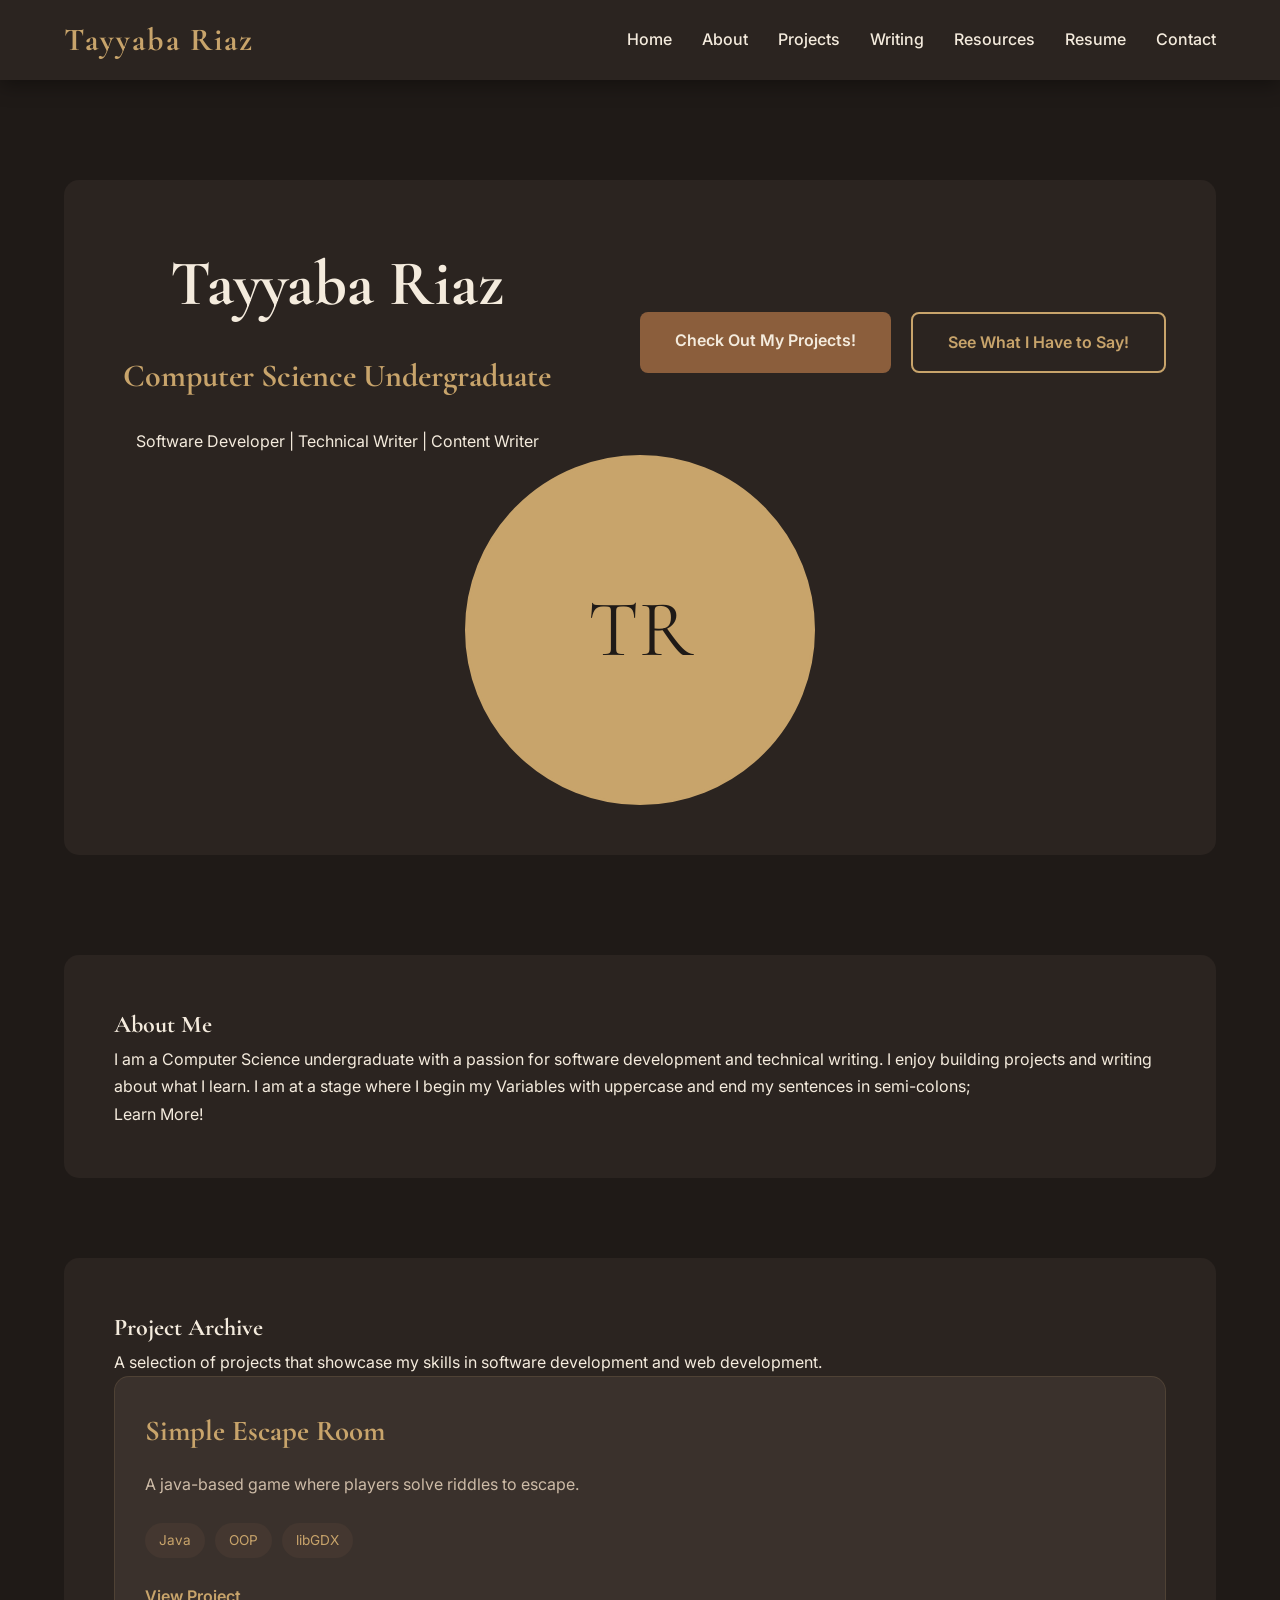
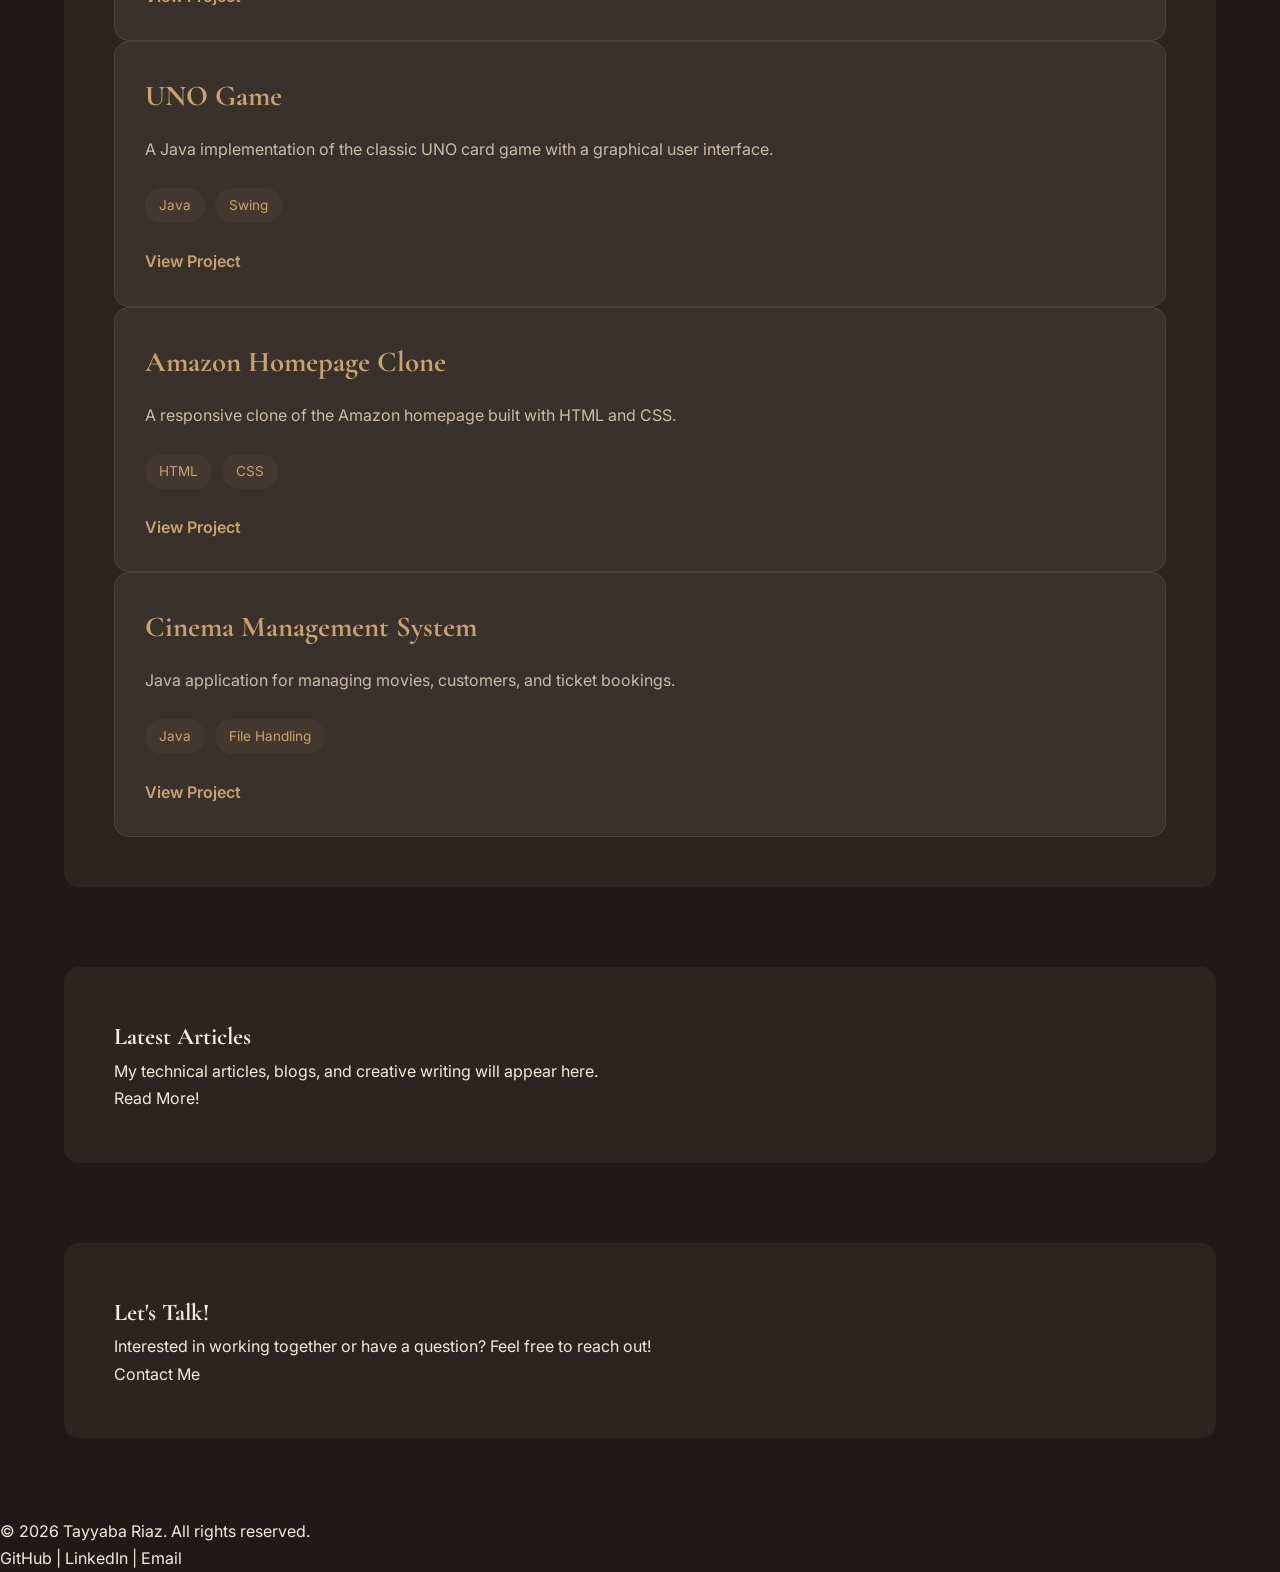
==== index.html @ 528ca783 "homepage" ====
<!doctype html>
<html lang="en">
  <head>
    <meta charset="UTF-8" />
    <meta name="viewport" content="width=device-width, initial-scale=1.0" />
    <title>Tayyaba Riaz | Portfolio</title>
    <link rel="preconnect" href="https://fonts.googleapis.com" />
    <link rel="preconnect" href="https://fonts.gstatic.com" crossorigin />
    <link href="https://fonts.googleapis.com/css2?family=Cormorant+Garamond:wght@400;600;700&family=Inter:wght@300;400;500;600&display=swap" rel="stylesheet">
    <link rel="stylesheet" href="css/style.css" />
  </head>

  <body>
    <!-- navbar -->
    <header>
      <nav>
        <h2>Tayyaba Riaz</h2>

        <ul>
          <li><a href="index.html">Home</a></li>
          <li><a href="about.html">About</a></li>
          <li><a href="projects.html">Projects</a></li>
          <li><a href="writing.html">Writing</a></li>
          <li><a href="resources.html">Resources</a></li>
          <li><a href="resume.html">Resume</a></li>
          <li><a href="contact.html">Contact</a></li>
        </ul>
      </nav>
    </header>

    <!-- main body -->
    <main>
      <!-- hero section -->
      <section id="hero">
        <div class="hero-content">
            <div class="hero-text">
                <h1>Tayyaba Riaz</h1>
                <h2>Computer Science Undergraduate</h2>
                <p>Software Developer | Technical Writer | Content Writer</p>
            </div>
          
            <div class="hero-buttons">
                <a href="projects.html">Check Out My Projects!</a>
                <a href="writing.html" class="secondary-btn">See What I Have to Say!</a>
            </div>
        </div>
        <div class="hero-image">
            <div class="placeholder">TR</div>
        </div>
      </section>


      <!-- about preview section -->
      <section id="about-preview">
        <h2>About Me</h2>
        <p>
          I am a Computer Science undergraduate with a passion for software
          development and technical writing. I enjoy building projects and
          writing about what I learn. I am at a stage where I begin my
          Variables with uppercase and end my sentences in semi-colons;
        </p>
        <a href="about.html">Learn More!</a>
      </section>


      <!-- projects preview section -->
       <section id="featured-projects">
        <h2>Project Archive</h2>
        <p class="section-subtitle">
            A selection of projects that showcase my skills in software development and web development.
        </p>

        <div class="project-grid">
            <article class="project-card">
                <h3>Simple Escape Room</h3>
                <p>
                    A java-based game where players solve riddles to escape.
                </p>

                <div class="project-tech">
                    <span>Java</span>
                    <span>OOP</span>
                    <span>libGDX</span>
                </div>

                <a href="https://github.com/T-R-Malik/Mystery-Game">View Project</a>
            </article>

            <article class="project-card">
                <h3>UNO Game</h3>
                <p>
                    A Java implementation of the classic UNO card game with a graphical user interface.
                </p>

                <div class="project-tech">
                    <span>Java</span>
                    <span>Swing</span>

                </div>
                <a href="https://github.com/T-R-Malik/uno-game-group">View Project</a>
            </article>


            <article class="project-card">
                <h3>Amazon Homepage Clone</h3>
                <p>
                    A responsive clone of the Amazon homepage built with HTML and CSS.
                </p>

                <div class="project-tech">
                    <span>HTML</span>
                    <span>CSS</span>

                </div>
                <a href="https://github.com/T-R-Malik/amazon-clone">View Project</a>
            </article>

            <article class="project-card">
                <h3>Cinema Management System</h3>
                <p>
                    Java application for managing movies, customers, and ticket bookings.
                </p>
                <div class="project-tech">
                    <span>Java</span>
                    <span>File Handling</span>
                </div>
                <a href="https://github.com/T-R-Malik/cinema-management-system">View Project</a>
            </article>
        </div>
       </section>


       <!-- writing preview section -->
        <section id="featured-writing">
            <h2>Latest Articles</h2>
            <p>
                My technical articles, blogs, and creative writing will appear here.
            </p>

            <a href="writing.html">Read More!</a>
        </section>


        <!-- contact me section -->
         <section id="contact-preview">
            <h2>Let's Talk!</h2>
            <p>
                Interested in working together or have a question?
                Feel free to reach out!
            </p>

            <a href="contact.html">Contact Me</a>
         </section>
    </main>

    <!-- footer -->
     <footer>
        <p>&copy; 2026 Tayyaba Riaz. All rights reserved.</p>

        <p>
            GitHub |
            LinkedIn |
            Email
        </p>
     </footer>
  </body>
</html>
---- css/style.css ----
* {
    margin: 0;
    padding: 0;
    box-sizing: border-box;
}

:root{
    --bg: #1F1A17;
    --surface: #2B2420;
    --card: #3A312C;
    --text: #F4EBDD;
    --text-secondary: #CDBBA7;
    --accent: #C8A46B;
    --button: #8B5E3C;
    --button-hover: #A67C52;
}

html{
    scroll-behavior:smooth;
}

body {
    font-family: 'Inter', sans-serif;
    background: #1F1A17;
    color: #F4EBDD;
    line-height: 1.7;
    min-height: 100vh;
    overflow-x: hidden;
}

h1, h2, h3 {
    font-family:'Cormorant Garamond', serif;
}

a {
    text-decoration: none;
    color: inherit;
}

ul {
    list-style: none;
}

header {
    background: #2B2420;
    box-shadow: 0 4px 20px rgba(0, 0, 0, 0.4);
    position: sticky;
    top: 0;
    z-index: 100;
}

nav {
    width: 90%;
    max-width: 1200px;
    margin: auto;
    display: flex;
    justify-content: space-between;
    align-items: center;
    height: 80px;
}

nav h2 {
    color:#C8A46B;
    font-family: 'Cormorant Garamond', serif;
    font-size: 2rem;
    letter-spacing: 2px;
}

nav ul {
    display: flex;
    gap: 30px;
}

nav a {
    color: #F4EBDD;
    font-weight: 500;
    transition: 0.3s;
}

nav a:hover {
    color:#C8A46B;
;
}

#hero {
    width: 90%;
    max-width: 1200px;
    margin: 100px auto;
    text-align: center;
}

.hero-content {
    display: flex;
    justify-content: space-between;
    align-items: center;
    gap: 80px;
}

.hero-text {
    flex: 1;
}

.hero-image {
    flex: 1;
    display: flex;
    justify-content: center;
}

.intro {
    color: var(--accent);
    font-size: 1.2rem;
    margin-bottom: 10px;
}

.hero-text h1 {
    font-size: 4rem;
    margin-bottom: 10px;
}

.hero-text h2 {
    color: var(--accent);
    font-size: 2rem;
    margin-bottom: 25px;
}

.description {
    color:var(--text-secondary);
    max-width: 550px;
    margin-bottom: 40px;
    font-size: 1.1rem;
}

.hero-buttons {
    display: flex;
    gap: 20px;
}

.hero-buttons a {
    padding: 15px 35px;
    border-radius: 8px;
    transition: 0.3s;
    font-weight: 600;
}

.hero-buttons a:first-child {
    background: var(--button);
    color:var(--text);}

.hero-buttons a:first-child:hover {
    background: var(--button-hover);
}

.secondary-btn {
    border: 2px solid var(--accent);
    color: var(--accent);
}

.secondary-btn:hover {
    background: var(--accent);
    color: #1F1A17;
}

.placeholder {
    width: 350px;
    height: 350px;
    background: var(--accent);
    border: 3px solid var(--accent);
    display: flex;
    justify-content: center;
    align-items: center;
    color: var(--text-secondary);
    font-size: 1.2rem;
    border-radius: 50%;

    font-size: 5rem;
    font-family: 'Cormorant Garamond', serif;
    color: var(--bg);
}

section {
    width: 90%;
    max-width: 1200px;
    margin: 80px auto;
    padding: 50px;
    background: var(--surface);
    border-radius: 15px;
}

.projects-grid {
    display: grid;
    grid-template-columns: repeat(3, 1fr);
    gap: 30px;
    margin-top: 50px;
}

.project-card {
    background: var(--card);
    padding: 30px;
    border-radius: 15px;
    border: 1px solid rgba(200, 164, 107, 0.15);
    transition: 0.3s;
}

.project-card:hover {
    transform: translateY(-10px);
    box-shadow: 0 15px 35px rgba(0, 0, 0, 0.35);
    border-color: var(--accent)
}

.project-card h3 {
    color: var(--accent);
    margin-bottom: 15px;
    font-size: 1.8rem;
}

.project-card p {
    color: var(--text-secondary);
    margin-bottom: 25px;
}

.project-tech {
    display: flex;
    flex-wrap: wrap;
    gap: 10px;
    margin-bottom: 25px;
}

.project-tech span {
    background: #443730;
    color: var(--accent);
    padding: 6px 14px;
    border-radius: 30px;
    font-size: 0.85rem;
}

.project-card a {
    color: var(--accent);
    font-weight: 600;
}

.project-card a:hover {
    letter-spacing: 1px;
}
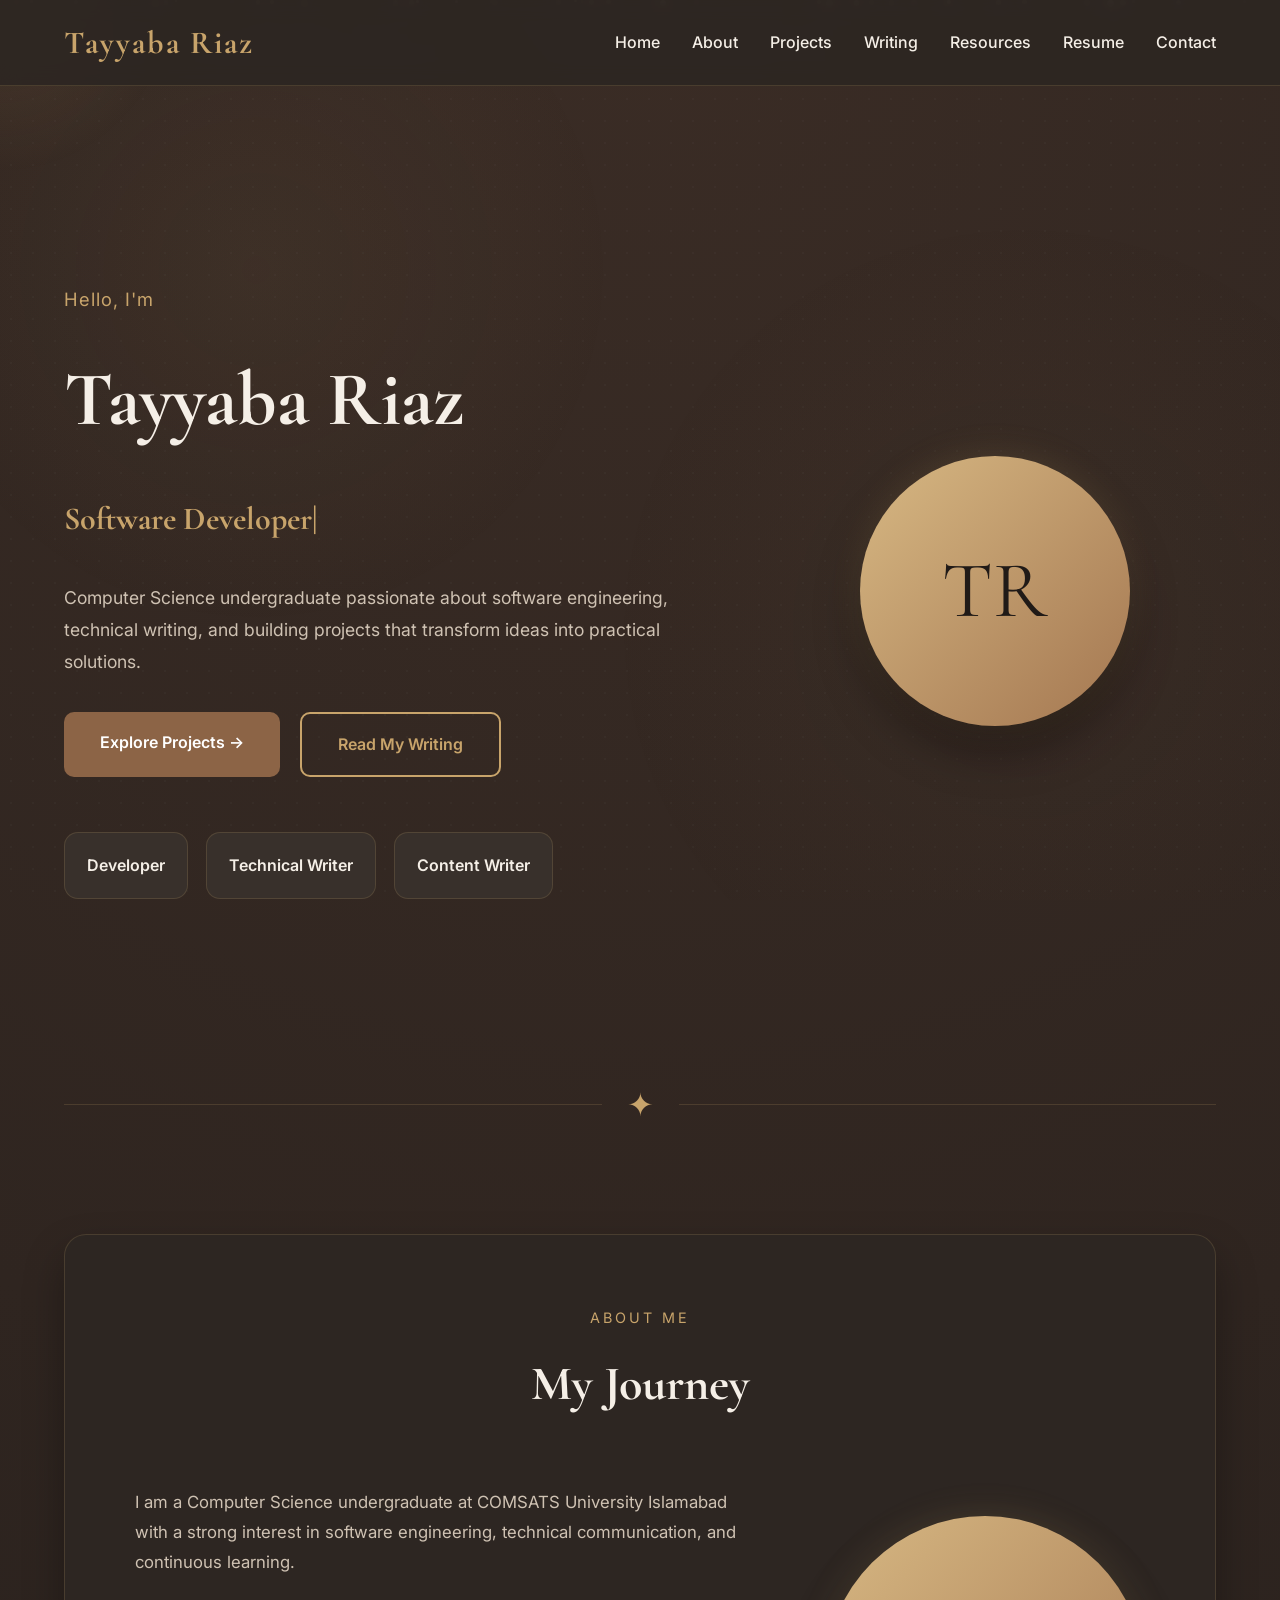
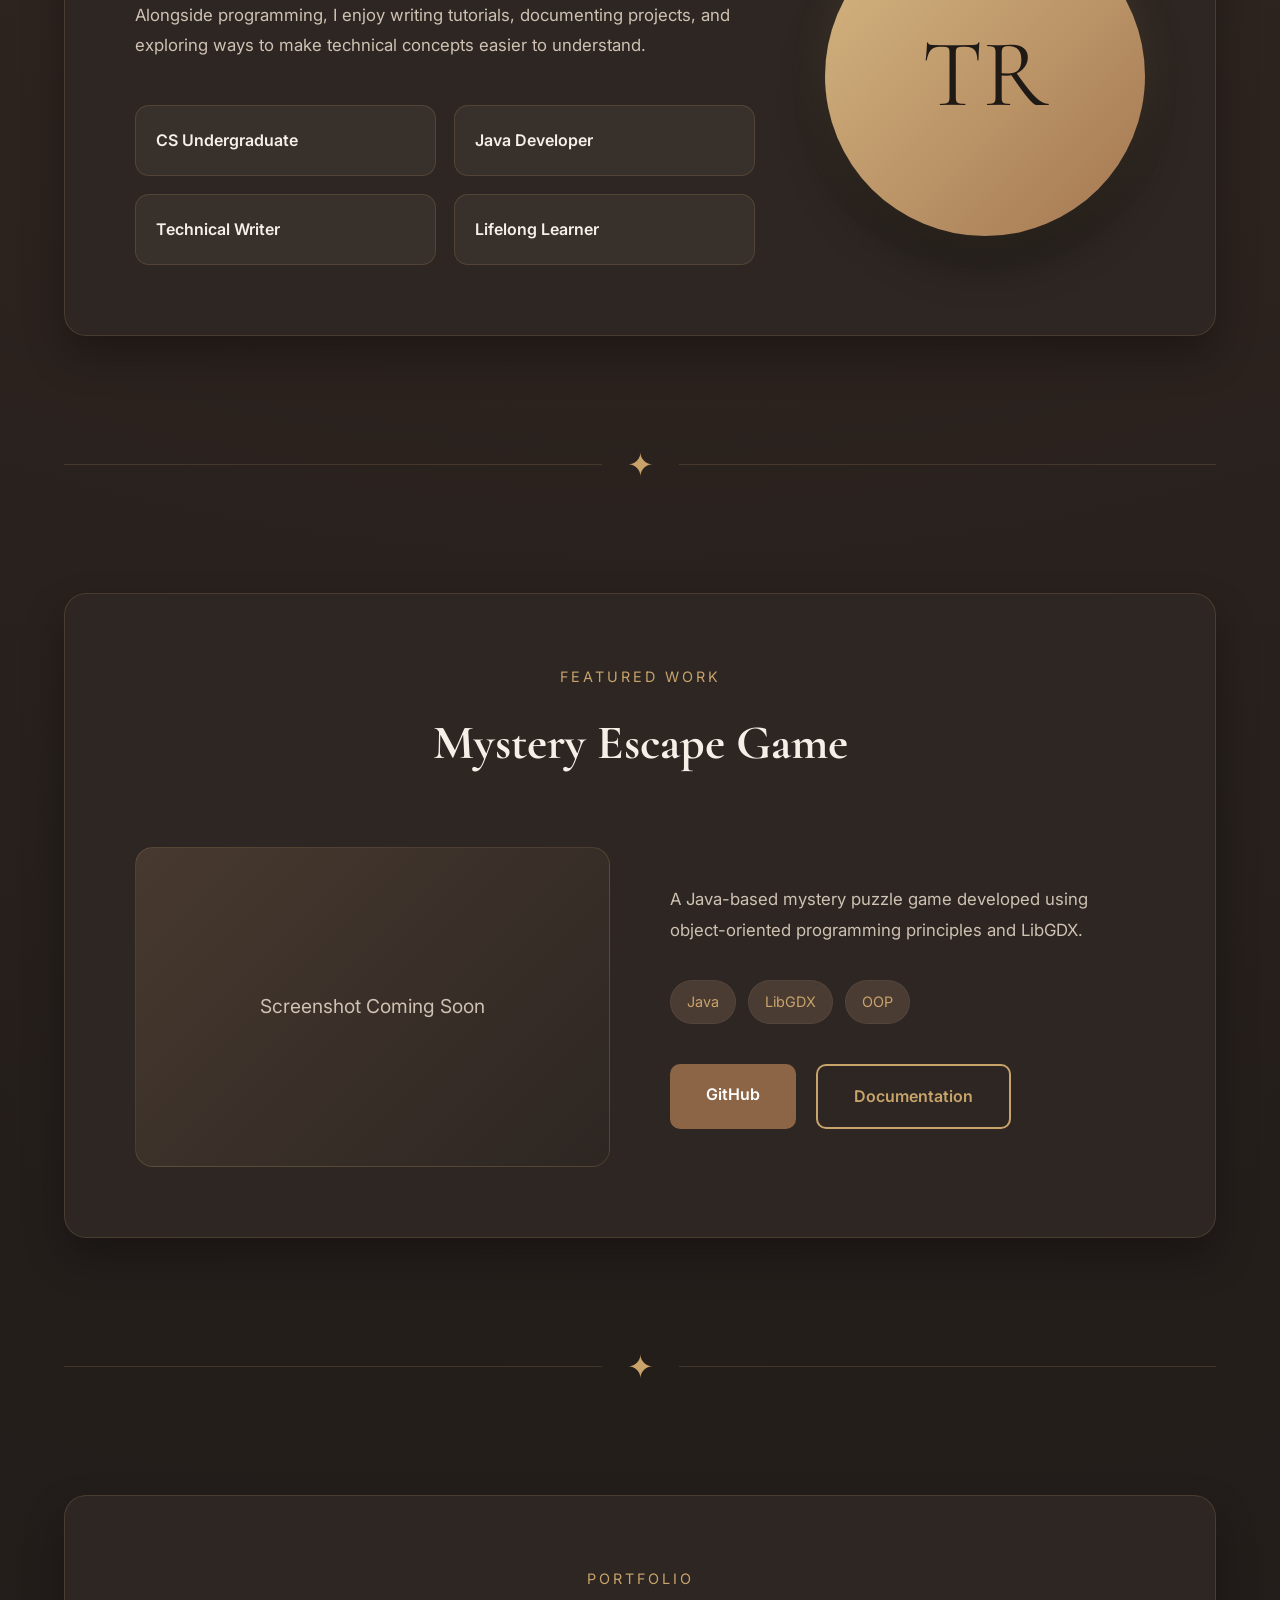
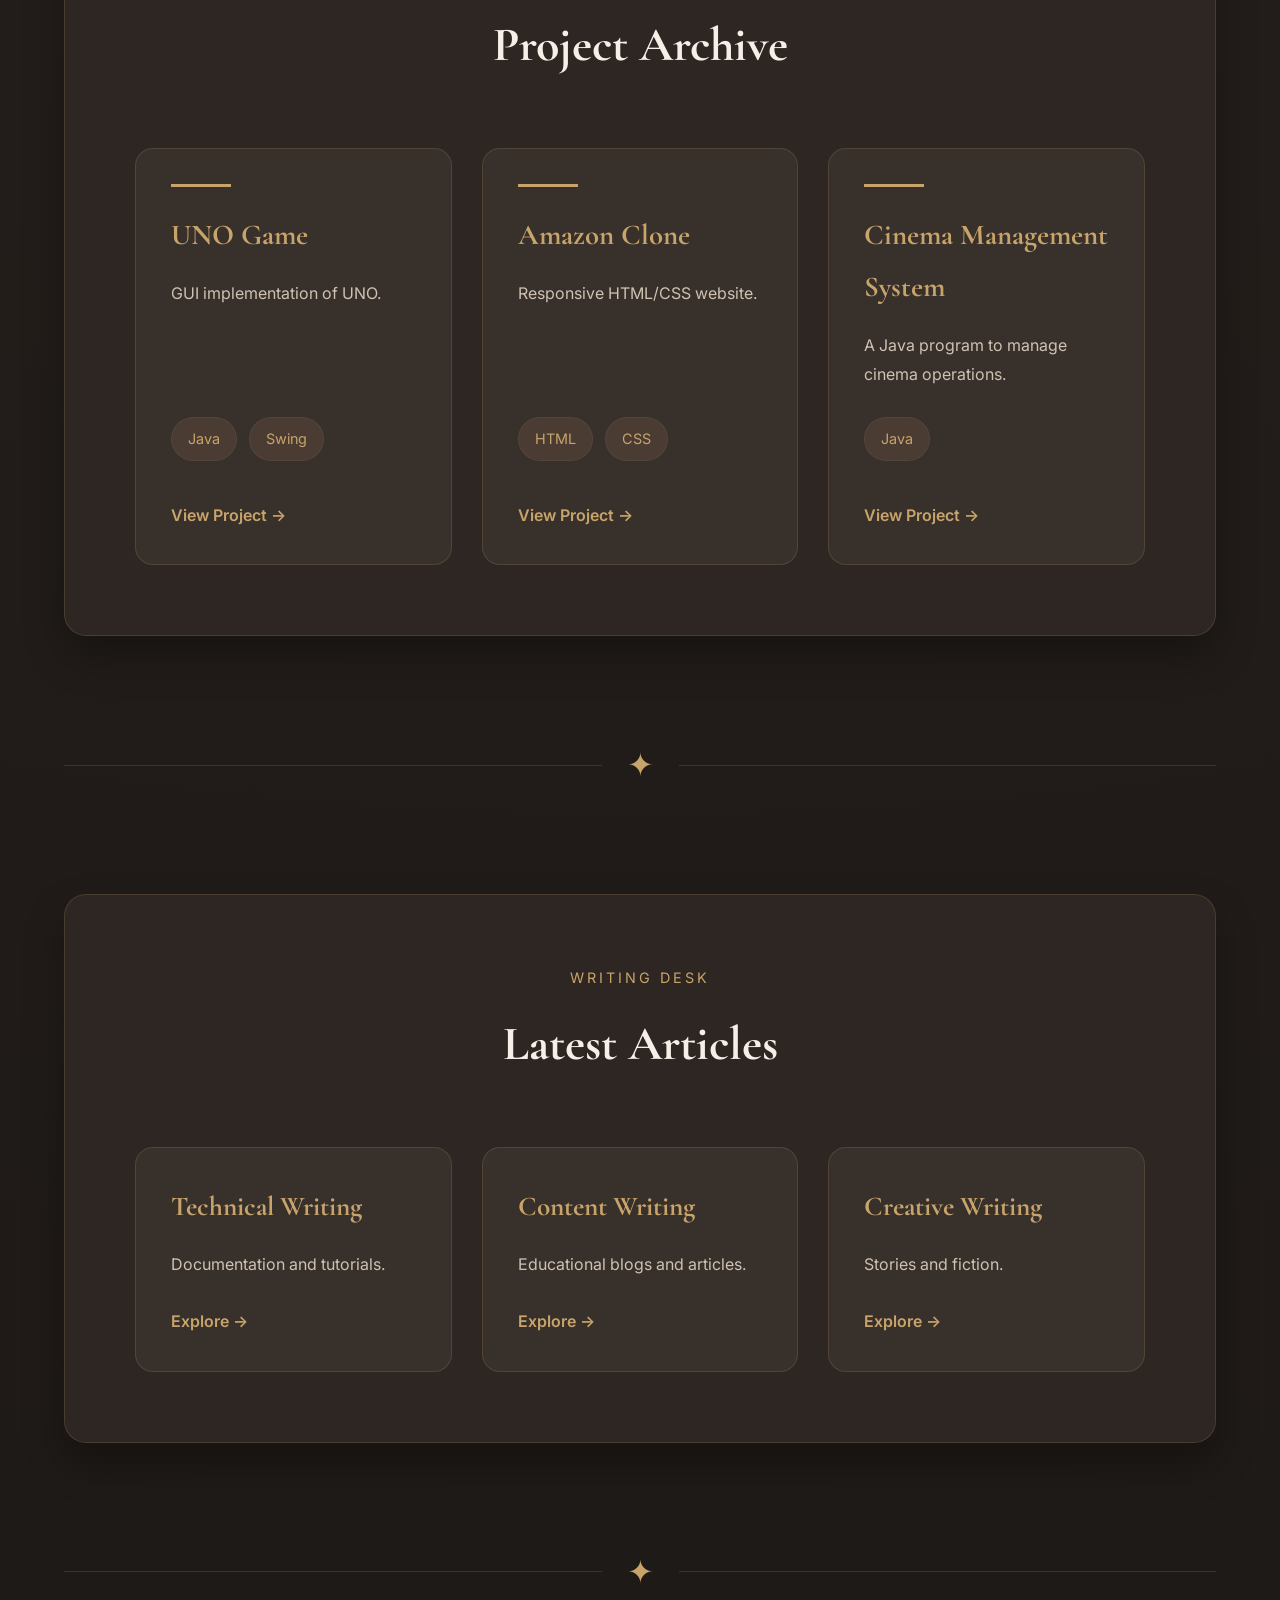
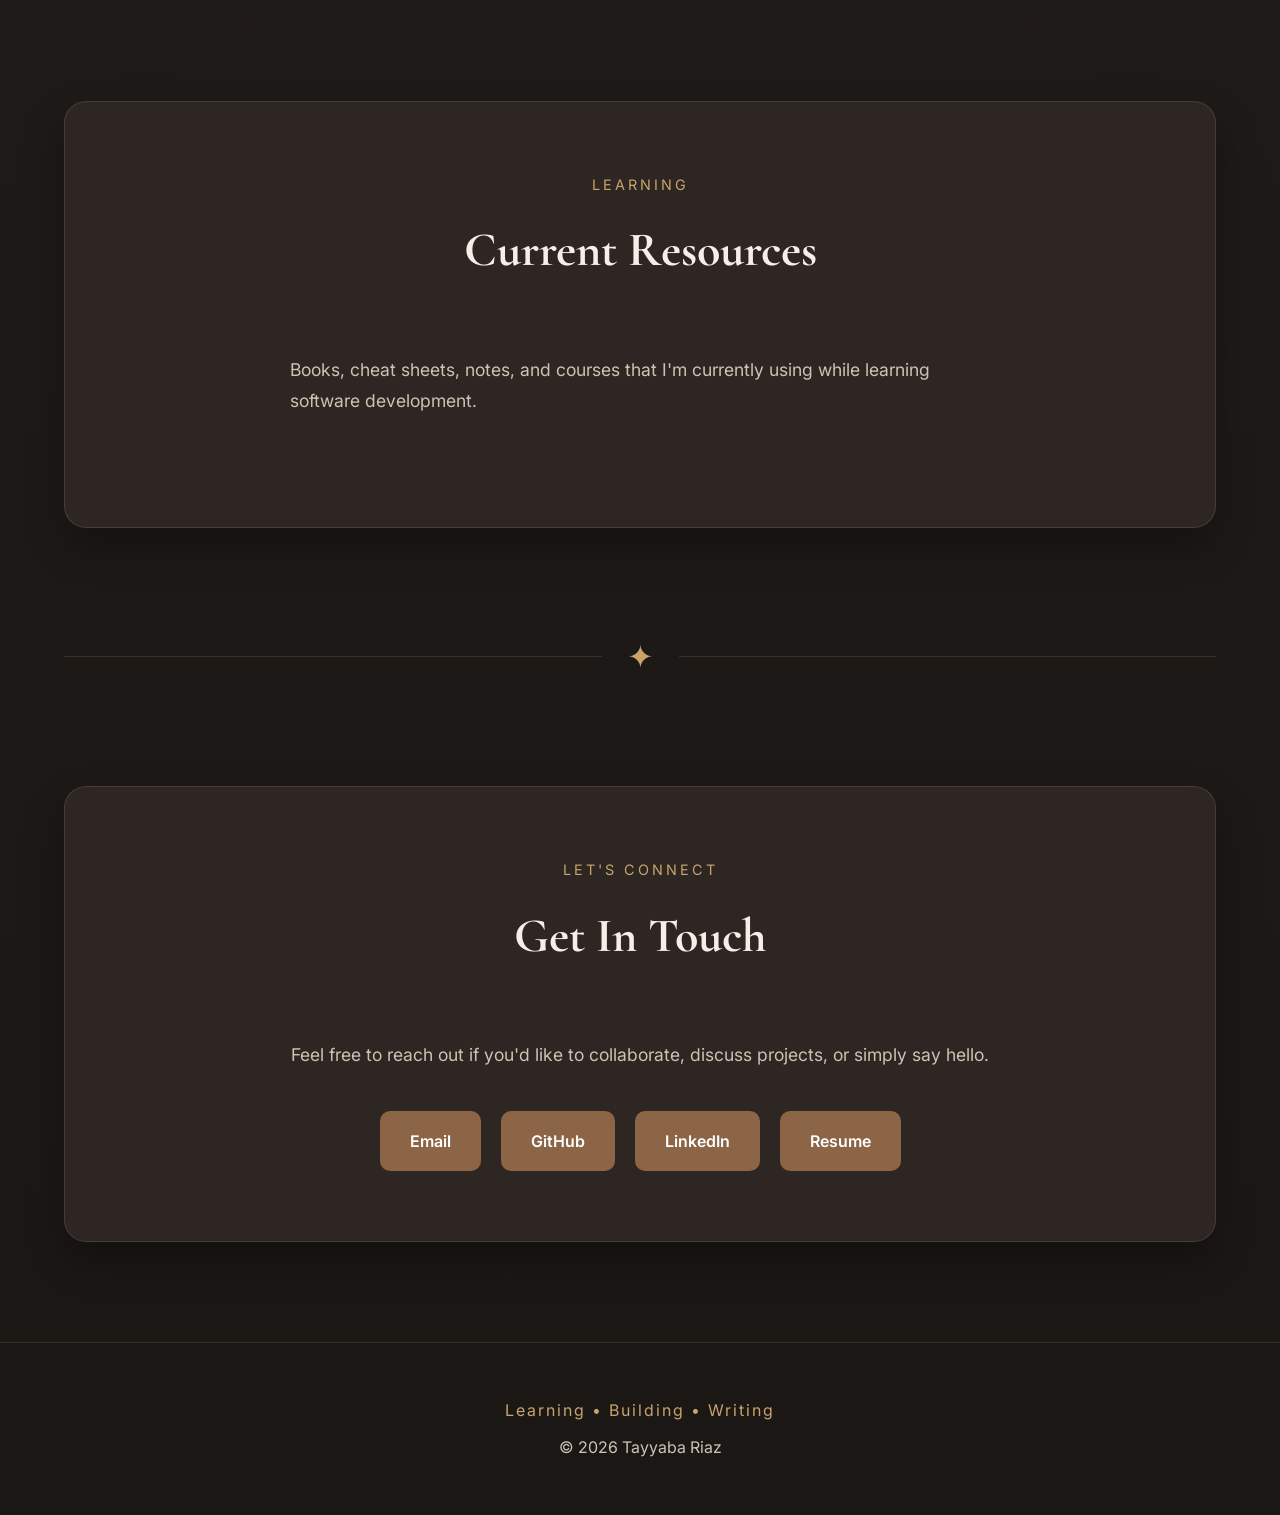
==== commit dcdf21c8: "finish homepage with full css and js" ====
--- a/index.html
+++ b/index.html
@@ -1,167 +1,301 @@
-<!doctype html>
+<!DOCTYPE html>
 <html lang="en">
-  <head>
-    <meta charset="UTF-8" />
-    <meta name="viewport" content="width=device-width, initial-scale=1.0" />
+
+<head>
+    <meta charset="UTF-8">
+    <meta name="viewport" content="width=device-width, initial-scale=1.0">
+
     <title>Tayyaba Riaz | Portfolio</title>
-    <link rel="preconnect" href="https://fonts.googleapis.com" />
-    <link rel="preconnect" href="https://fonts.gstatic.com" crossorigin />
-    <link href="https://fonts.googleapis.com/css2?family=Cormorant+Garamond:wght@400;600;700&family=Inter:wght@300;400;500;600&display=swap" rel="stylesheet">
-    <link rel="stylesheet" href="css/style.css" />
-  </head>
-
-  <body>
-    <!-- navbar -->
+
+    <meta name="description"
+        content="Portfolio of Tayyaba Riaz - Computer Science Undergraduate, Software Developer, Technical Writer and Content Writer.">
+
+    <!-- Google Fonts -->
+
+    <link rel="preconnect" href="https://fonts.googleapis.com">
+
+    <link rel="preconnect" href="https://fonts.gstatic.com" crossorigin>
+
+    <link href="https://fonts.googleapis.com/css2?family=Cormorant+Garamond:wght@400;600;700&family=Inter:wght@300;400;500;600;700&display=swap"
+        rel="stylesheet">
+
+    <!-- CSS -->
+
+    <link rel="stylesheet" href="css/style.css">
+    <link rel="stylesheet" href="css/animations.css">
+    <link rel="stylesheet" href="css/responsive.css">
+</head>
+
+
+<body>
+
+    <!--extra stuff-->
+    <div class="dust-container"></div>
+    <div id="progress-bar"></div>
+    <div class="cursor-glow"></div>
+
+    <!-- nav -->
     <header>
-      <nav>
-        <h2>Tayyaba Riaz</h2>
-
-        <ul>
-          <li><a href="index.html">Home</a></li>
-          <li><a href="about.html">About</a></li>
-          <li><a href="projects.html">Projects</a></li>
-          <li><a href="writing.html">Writing</a></li>
-          <li><a href="resources.html">Resources</a></li>
-          <li><a href="resume.html">Resume</a></li>
-          <li><a href="contact.html">Contact</a></li>
-        </ul>
-      </nav>
+        <nav>
+            <h2 class="logo">Tayyaba Riaz</h2>
+            <ul>
+                <li><a href="#hero">Home</a></li>
+                <li><a href="#about">About</a></li>
+                <li><a href="#projects">Projects</a></li>
+                <li><a href="#writing">Writing</a></li>
+                <li><a href="#resources">Resources</a></li>
+                <li><a href="resume.html">Resume</a></li>
+                <li><a href="#contact">Contact</a></li>
+            </ul>
+        </nav>
+
     </header>
 
-    <!-- main body -->
     <main>
-      <!-- hero section -->
-      <section id="hero">
-        <div class="hero-content">
-            <div class="hero-text">
-                <h1>Tayyaba Riaz</h1>
-                <h2>Computer Science Undergraduate</h2>
-                <p>Software Developer | Technical Writer | Content Writer</p>
-            </div>
-          
-            <div class="hero-buttons">
-                <a href="projects.html">Check Out My Projects!</a>
-                <a href="writing.html" class="secondary-btn">See What I Have to Say!</a>
-            </div>
-        </div>
-        <div class="hero-image">
-            <div class="placeholder">TR</div>
-        </div>
-      </section>
-
-
-      <!-- about preview section -->
-      <section id="about-preview">
-        <h2>About Me</h2>
-        <p>
-          I am a Computer Science undergraduate with a passion for software
-          development and technical writing. I enjoy building projects and
-          writing about what I learn. I am at a stage where I begin my
-          Variables with uppercase and end my sentences in semi-colons;
-        </p>
-        <a href="about.html">Learn More!</a>
-      </section>
-
-
-      <!-- projects preview section -->
-       <section id="featured-projects">
-        <h2>Project Archive</h2>
-        <p class="section-subtitle">
-            A selection of projects that showcase my skills in software development and web development.
-        </p>
-
-        <div class="project-grid">
-            <article class="project-card">
-                <h3>Simple Escape Room</h3>
-                <p>
-                    A java-based game where players solve riddles to escape.
-                </p>
-
-                <div class="project-tech">
-                    <span>Java</span>
-                    <span>OOP</span>
-                    <span>libGDX</span>
-                </div>
-
-                <a href="https://github.com/T-R-Malik/Mystery-Game">View Project</a>
-            </article>
-
-            <article class="project-card">
-                <h3>UNO Game</h3>
-                <p>
-                    A Java implementation of the classic UNO card game with a graphical user interface.
-                </p>
-
-                <div class="project-tech">
-                    <span>Java</span>
-                    <span>Swing</span>
-
-                </div>
-                <a href="https://github.com/T-R-Malik/uno-game-group">View Project</a>
-            </article>
-
-
-            <article class="project-card">
-                <h3>Amazon Homepage Clone</h3>
-                <p>
-                    A responsive clone of the Amazon homepage built with HTML and CSS.
-                </p>
-
-                <div class="project-tech">
-                    <span>HTML</span>
-                    <span>CSS</span>
-
-                </div>
-                <a href="https://github.com/T-R-Malik/amazon-clone">View Project</a>
-            </article>
-
-            <article class="project-card">
-                <h3>Cinema Management System</h3>
-                <p>
-                    Java application for managing movies, customers, and ticket bookings.
-                </p>
-                <div class="project-tech">
-                    <span>Java</span>
-                    <span>File Handling</span>
-                </div>
-                <a href="https://github.com/T-R-Malik/cinema-management-system">View Project</a>
-            </article>
-        </div>
-       </section>
-
-
-       <!-- writing preview section -->
-        <section id="featured-writing">
-            <h2>Latest Articles</h2>
-            <p>
-                My technical articles, blogs, and creative writing will appear here.
+
+        <!-- hero -->
+        <section id="hero">
+            <div class="hero-content">
+                <div class="hero-text">
+                    <p class="intro">Hello, I'm</p>
+                    <h1>Tayyaba Riaz</h1>
+                    <h2><span id="typing"></span></h2>
+
+                    <p class="description">
+                        Computer Science undergraduate passionate about software
+                        engineering, technical writing, and building projects that
+                        transform ideas into practical solutions.
+                    </p>
+
+                    <div class="hero-buttons">
+                        <a href="#projects" class="primary-btn">Explore Projects →</a>
+                        <a href="#writing" class="secondary-btn">Read My Writing</a>
+                    </div>
+
+                    <!-- roles -->
+                    <div class="role-cards">
+                        <a href="#projects" class="role-card"><span>Developer</span></a>
+                        <a href="#writing" class="role-card"><span>Technical Writer</span></a>
+                        <a href="#writing" class="role-card"><span>Content Writer</span></a>
+                    </div>
+                </div>
+
+                <div class="hero-image">
+                    <!-- Replace later -->
+                    <div class="profile-circle">TR</div>
+                </div>
+            </div>
+        </section>
+
+        <div class="divider">
+            <span>✦</span>
+        </div>
+
+        <!-- about me -->
+        <section id="about" class="reveal">
+            <div class="section-heading">
+                <p>About Me</p>
+                <h2>My Journey</h2>
+            </div>
+
+            <div class="about-container">
+                <div class="about-text">
+                    <p>
+                        I am a Computer Science undergraduate at COMSATS University
+                        Islamabad with a strong interest in software engineering,
+                        technical communication, and continuous learning.
+                    </p>
+
+                    <p>
+                        Alongside programming, I enjoy writing tutorials,
+                        documenting projects, and exploring ways to make technical
+                        concepts easier to understand.
+                    </p>
+
+                    <div class="quick-facts">
+                        <div class="fact">
+                            CS Undergraduate
+                        </div>
+
+                        <div class="fact">
+                            Java Developer
+                        </div>
+
+                        <div class="fact">
+                            Technical Writer
+                        </div>
+
+                        <div class="fact">
+                            Lifelong Learner
+                        </div>
+                    </div>
+                </div>
+
+                <div class="about-image">
+                    <div class="profile-circle large">TR</div>
+                </div>
+            </div>
+        </section>
+
+        <div class="divider">
+            <span>✦</span>
+        </div>
+
+        <!-- main project -->
+
+        <section id="featured-project">
+            <div class="section-heading">
+                <p>Featured Work</p>
+                <h2>Mystery Escape Game</h2>
+            </div>
+
+            <div class="featured-project">
+                <div class="project-image">Screenshot Coming Soon</div>
+
+                <div class="project-info">
+                    <p>
+                        A Java-based mystery puzzle game developed using object-oriented programming principles and LibGDX.
+                    </p>
+
+                    <div class="tech-stack">
+                        <span>Java</span>
+                        <span>LibGDX</span>
+                        <span>OOP</span>
+                    </div>
+
+                    <div class="hero-buttons">
+                        <a href="https://github.com/T-R-Malik/Mystery-Game" target="_blank" class="primary-btn">GitHub</a>
+                        <a href="#writing" class="secondary-btn">Documentation</a>
+                    </div>
+                </div>
+            </div>
+        </section>
+
+        <div class="divider">
+            <span>✦</span>
+        </div>
+
+        <!-- all projects -->
+
+        <section id="projects">
+            <div class="section-heading">
+                <p>Portfolio</p>
+                <h2>Project Archive</h2>
+            </div>
+
+            <div class="project-grid">
+                <!-- all cards template-->
+                <article class="project-card">
+                    <h3>UNO Game</h3>
+                    <p>GUI implementation of UNO.</p>
+                    <div class="tech-stack">
+                        <span>Java</span>
+                        <span>Swing</span>
+                    </div>
+                    <a href="https://github.com/T-R-Malik/uno-game-group" target="_blank">View Project →</a>
+                </article>
+
+                <article class="project-card">
+                    <h3>Amazon Clone</h3>
+                    <p>Responsive HTML/CSS website.</p>
+                    <div class="tech-stack">
+                        <span>HTML</span>
+                        <span>CSS</span>
+                    </div>
+                    <a href="https://github.com/T-R-Malik/amazon-clone" target="_blank">View Project →</a>
+                </article>
+
+                <article class="project-card">
+                    <h3>Cinema Management System</h3>
+                    <p>A Java program to manage cinema operations.</p>
+                    <div class="tech-stack">
+                        <span>Java</span>
+                    </div>
+                    <a href="https://github.com/T-R-Malik/cinema-management-system" target="_blank">View Project →</a>
+                </article>
+            </div>
+        </section>
+
+        <div class="divider">
+            <span>✦</span>
+        </div>
+
+        <!-- writing desk -->
+
+        <section id="writing">
+            <div class="section-heading">
+                <p>Writing Desk</p>
+                <h2>Latest Articles</h2>
+            </div>
+
+            <div class="writing-grid">
+                <article class="writing-card">
+                    <h3>Technical Writing</h3>
+                    <p>Documentation and tutorials.</p>
+                    <a href="#">Explore →</a>
+                </article>
+
+                <article class="writing-card">
+                    <h3>Content Writing</h3>
+                    <p>Educational blogs and articles.</p>
+                    <a href="#">Explore →</a>
+                </article>
+
+                <article class="writing-card">
+                    <h3>Creative Writing</h3>
+                    <p>Stories and fiction.</p>
+                    <a href="#">Explore →</a>
+                </article>
+            </div>
+        </section>
+
+        <div class="divider">
+            <span>✦</span>
+        </div>
+
+        <!-- resources - extra - might remove -->
+
+        <section id="resources">
+            <div class="section-heading">
+                <p>Learning</p>
+                <h2>Current Resources</h2>
+            </div>
+
+            <p class="contact-message">
+                Books, cheat sheets, notes, and courses that I'm currently using while learning software development.
             </p>
-
-            <a href="writing.html">Read More!</a>
-        </section>
-
-
-        <!-- contact me section -->
-         <section id="contact-preview">
-            <h2>Let's Talk!</h2>
-            <p>
-                Interested in working together or have a question?
-                Feel free to reach out!
+        </section>
+
+        <div class="divider">
+            <span>✦</span>
+        </div>
+
+        <!-- contact me -->
+        <section id="contact">
+            <div class="section-heading">
+                <p>Let's Connect</p>
+                <h2>Get In Touch</h2>
+            </div>
+
+            <p class="contact-message">
+                Feel free to reach out if you'd like to collaborate, discuss projects, or simply say hello.
             </p>
 
-            <a href="contact.html">Contact Me</a>
-         </section>
+            <div class="contact-links">
+                <a href="mailto:tbusinr1@gmail.com">Email</a>
+                <a href="https://github.com/T-R-Malik" target="_blank">GitHub</a>
+                <a href="https://www.linkedin.com/in/tayyaba-r-90937a376/" target="_blank">LinkedIn</a>
+                <a href="resume.html">Resume</a>
+            </div>
+        </section>
     </main>
 
-    <!-- footer -->
-     <footer>
-        <p>&copy; 2026 Tayyaba Riaz. All rights reserved.</p>
-
-        <p>
-            GitHub |
-            LinkedIn |
-            Email
-        </p>
-     </footer>
-  </body>
+    <footer>
+        <p> Learning • Building • Writing</p>
+        <p>© 2026 Tayyaba Riaz</p>
+    </footer>
+
+    <!-- JavaScript -->
+    <script src="js/script.js"></script>
+</body>
 </html>
--- a/css/style.css
+++ b/css/style.css
@@ -1,35 +1,75 @@
+html,
+body{
+    margin:0;
+    padding:0;
+}
+
 * {
     margin: 0;
     padding: 0;
     box-sizing: border-box;
 }
 
-:root{
-    --bg: #1F1A17;
-    --surface: #2B2420;
-    --card: #3A312C;
-    --text: #F4EBDD;
-    --text-secondary: #CDBBA7;
+html {
+    scroll-behavior: smooth;
+}
+
+body {
+    overflow-x: hidden;
+}
+
+/* root colors */
+
+:root {
+    --bg: #221D1A;
+    --surface: #2D2622;
+    --card: #38302B;
+    --card-hover: #453932;
     --accent: #C8A46B;
-    --button: #8B5E3C;
-    --button-hover: #A67C52;
-}
-
-html{
-    scroll-behavior:smooth;
-}
+    --accent-light: #D9BB88;
+    --button: #8C6446;
+    --button-hover: #A67A58;
+    --text: #F5EFE7;
+    --text-light :#CFC2B3;
+    --border: rgba(200,164,107,.18);
+    --shadow: rgba(0,0,0,.30);
+    --max-width :1200px;
+}
+
+/* body */
 
 body {
-    font-family: 'Inter', sans-serif;
-    background: #1F1A17;
-    color: #F4EBDD;
-    line-height: 1.7;
+    font-family: 'Inter',sans-serif;
+    background:
+    radial-gradient(circle at top,
+    #3A2C25 0%,
+    #241E1B 45%,
+    #1A1715 100%);
+    color: var(--text);
+    line-height: 1.8;
     min-height: 100vh;
-    overflow-x: hidden;
-}
-
-h1, h2, h3 {
-    font-family:'Cormorant Garamond', serif;
+}
+
+/* fonts */
+
+h1,
+h2,
+h3,
+h4 {
+    font-family: 'Cormorant Garamond',serif;
+    font-weight: 700;
+}
+
+h1 {
+    font-size: 4.8rem;
+}
+
+h2 {
+    font-size: 3rem;
+}
+
+p {
+    color: var(--text-light);
 }
 
 a {
@@ -41,203 +81,711 @@
     list-style: none;
 }
 
+img {
+    max-width: 100%;
+    display: block;
+}
+
+/* main */
+
+main {
+    width: min(90%, var(--max-width));
+    margin: auto;
+}
+
+/* navbar */
+
 header {
-    background: #2B2420;
-    box-shadow: 0 4px 20px rgba(0, 0, 0, 0.4);
     position: sticky;
     top: 0;
-    z-index: 100;
+    z-index: 999;
+    background: rgba(45,38,34,.92);
+    backdrop-filter: blur(10px);
+    border-bottom: 1px solid var(--border);
+    margin: 0;
+    padding: 0;
 }
 
 nav {
-    width: 90%;
-    max-width: 1200px;
+    width: min(90%,var(--max-width));
     margin: auto;
+    height: 85px;
     display: flex;
     justify-content: space-between;
     align-items: center;
-    height: 80px;
-}
-
-nav h2 {
-    color:#C8A46B;
-    font-family: 'Cormorant Garamond', serif;
+}
+
+.logo {
+    color: var(--accent);
     font-size: 2rem;
     letter-spacing: 2px;
 }
 
 nav ul {
     display: flex;
-    gap: 30px;
+    gap: 32px;
 }
 
 nav a {
-    color: #F4EBDD;
+    position: relative;
+    transition: .3s;
     font-weight: 500;
-    transition: 0.3s;
 }
 
 nav a:hover {
-    color:#C8A46B;
-;
-}
+    color: var(--accent);
+}
+
+nav a::after {
+    content: "";
+    position: absolute;
+    left: 0;
+    bottom: -6px;
+    width: 0;
+    height: 2px;
+    background: var(--accent);
+    transition: .3s;
+}
+
+nav a:hover::after {
+    width:100%;
+}
+
+/* hero */
 
 #hero {
-    width: 90%;
-    max-width: 1200px;
-    margin: 100px auto;
-    text-align: center;
+    min-height: 90vh;
+    display: flex;
+    align-items: center;
+    padding-top: 40px;
 }
 
 .hero-content {
-    display: flex;
-    justify-content: space-between;
-    align-items: center;
-    gap: 80px;
-}
-
-.hero-text {
-    flex: 1;
-}
-
-.hero-image {
-    flex: 1;
-    display: flex;
-    justify-content: center;
-}
-
-.intro {
-    color: var(--accent);
-    font-size: 1.2rem;
-    margin-bottom: 10px;
-}
-
-.hero-text h1 {
-    font-size: 4rem;
-    margin-bottom: 10px;
+    width: 100%;
+    display: grid;
+    grid-template-columns: 1.4fr 1fr;
+    align-items: center;
+    gap: 90px;
+}
+
+.intro{
+    color: var(--accent);
+    font-size: 1.15rem;
+    margin-bottom: 15px;
+    letter-spacing: 1px;
 }
 
 .hero-text h2 {
     color: var(--accent);
     font-size: 2rem;
-    margin-bottom: 25px;
+    margin: 20px 0;
 }
 
 .description {
-    color:var(--text-secondary);
-    max-width: 550px;
-    margin-bottom: 40px;
+    max-width: 650px;
+    margin: 35px 0;
     font-size: 1.1rem;
 }
 
+/* buttons */
+
 .hero-buttons {
     display: flex;
     gap: 20px;
-}
-
-.hero-buttons a {
-    padding: 15px 35px;
-    border-radius: 8px;
-    transition: 0.3s;
+    margin-top: 35px;
+    flex-wrap: wrap;
+}
+
+.primary-btn {
+    padding: 16px 36px;
+    background: var(--button);
+    color: white;
+    border-radius: 10px;
+    transition: .3s;
     font-weight: 600;
 }
 
-.hero-buttons a:first-child {
-    background: var(--button);
-    color:var(--text);}
-
-.hero-buttons a:first-child:hover {
+.primary-btn:hover {
     background: var(--button-hover);
+    transform: translateY(-4px);
 }
 
 .secondary-btn {
+    padding: 16px 36px;
     border: 2px solid var(--accent);
     color: var(--accent);
+    border-radius: 10px;
+    transition: .3s;
+    font-weight: 600;
 }
 
 .secondary-btn:hover {
     background: var(--accent);
-    color: #1F1A17;
-}
-
-.placeholder {
-    width: 350px;
-    height: 350px;
-    background: var(--accent);
-    border: 3px solid var(--accent);
+    color: var(--bg);
+}
+
+/* profile image */
+
+.hero-image {
     display: flex;
     justify-content: center;
     align-items: center;
-    color: var(--text-secondary);
-    font-size: 1.2rem;
+}
+
+.profile-circle {
+    width: 270px;
+    height: 270px;
     border-radius: 50%;
-
+    display: flex;
+    justify-content: center;
+    align-items: center;
     font-size: 5rem;
     font-family: 'Cormorant Garamond', serif;
-    color: var(--bg);
-}
+
+    background: linear-gradient(
+    135deg,
+    #D7B883,
+    #A47751);
+
+    color: #201A17;
+
+    box-shadow:
+        0 25px 45px rgba(0,0,0,.35),
+        0 0 35px rgba(200,164,107,.18);
+    transition: .35s;
+}
+
+.profile-circle:hover {
+    transform: scale(1.05);
+}
+
+/* role cards */
+
+.role-cards {
+    display: flex;
+    gap:  18px;
+    margin-top: 55px;
+    flex-wrap: wrap;
+}
+
+.role-card {
+    background: var(--card);
+    border: 1px solid var(--border);
+    padding: 18px 22px;
+    border-radius: 14px;
+    display: flex;
+    align-items: center;
+    gap: 12px;
+    transition: .35s;
+}
+
+.role-card:hover {
+    background: var(--card-hover);
+    transform: translateY(-6px);
+    border-color: var(--accent);
+}
+
+.role-card span {
+    color: var(--text);
+    font-weight: 600;
+}
+
+/* dividers */
+
+.divider {
+    display: flex;
+    align-items: center;
+    gap: 25px;
+    margin: 100px 0;
+}
+
+.divider::before, .divider::after {
+    content: "";
+    flex: 1;
+    height: 1px;
+    background: var(--border);
+}
+
+.divider span {
+    color: var(--accent);
+    font-size: 2rem;
+}
+
+/* sections */
 
 section {
-    width: 90%;
-    max-width: 1200px;
-    margin: 80px auto;
-    padding: 50px;
+    margin: 80px 0;
+}
+
+.section-heading {
+    text-align: center;
+    margin-bottom: 60px;
+}
+
+.section-heading p {
+    color: var(--accent);
+    text-transform: uppercase;
+    letter-spacing: 3px;
+    font-size: .9rem;
+    margin-bottom: 10px;
+}
+
+.section-heading h2 {
+    font-size: 3rem;
+}
+
+/* about */
+
+#about {
     background: var(--surface);
-    border-radius: 15px;
-}
-
-.projects-grid {
+    border: 1px solid var(--border);
+    border-radius: 22px;
+    padding: 70px;
+    box-shadow: 0 20px 40px var(--shadow);
+}
+
+.about-container {
     display: grid;
-    grid-template-columns: repeat(3, 1fr);
+    grid-template-columns: 2fr 1fr;
+    gap: 70px;
+    align-items: center;
+}
+
+.about-text p {
+    margin-bottom: 22px;
+    font-size: 1.05rem;
+}
+
+.quick-facts {
+    margin-top: 45px;
+    display: grid;
+    grid-template-columns: repeat(2,1fr);
+    gap: 18px;
+}
+
+.fact {
+    background: var(--card);
+    border: 1px solid var(--border);
+    border-radius: 14px;
+    padding: 20px;
+    color: var(--text);
+    font-weight: 600;
+    transition: .35s;
+}
+
+.fact:hover {
+    background: var(--card-hover);
+    border-color: var(--accent);
+    transform: translateY(-6px);
+}
+
+.about-image {
+    display: flex;
+    justify-content: center;
+}
+
+.profile-circle.large {
+    width: 320px;
+    height: 320px;
+    font-size: 6rem;
+}
+
+/* maon project mystery game */
+
+#featured-project {
+    background: var(--surface);
+    border: 1px solid var(--border);
+    border-radius: 22px;
+    padding: 70px;
+    box-shadow: 0 20px 40px var(--shadow);
+}
+
+.featured-project {
+    display: grid;
+    grid-template-columns: 1fr 1fr;
+    gap: 60px;
+    align-items: center;
+}
+
+.project-image {
+    min-height: 320px;
+    border-radius: 18px;
+
+    background: linear-gradient(
+    135deg,
+    #47392f,
+    #2d2622);
+
+    display: flex;
+    justify-content: center;
+    align-items: center;
+    color: var(--text-light);
+    border: 1px solid var(--border);
+    font-size: 1.2rem;
+}
+
+.project-info p {
+    margin-bottom: 35px;
+    font-size: 1.05rem;
+}
+
+.tech-stack {
+    display: flex;
+    flex-wrap: wrap;
+    gap: 12px;
+    margin-bottom: 40px;
+}
+
+.tech-stack span {
+    padding: 8px 16px;
+    border-radius: 30px;
+    background: #4A3B33;
+    color: var(--accent);
+    font-size: .9rem;
+    border: 1px solid rgba(255,255,255,.05);
+}
+
+/* projects archive */
+
+#projects {
+    background: var(--surface);
+    border: 1px solid var(--border);
+    border-radius: 22px;
+    padding: 70px;
+    box-shadow: 0 20px 40px var(--shadow);
+}
+
+.project-grid {
+    display: grid;
+    grid-template-columns: repeat(auto-fit,minmax(300px,1fr));
     gap: 30px;
-    margin-top: 50px;
 }
 
 .project-card {
     background: var(--card);
-    padding: 30px;
-    border-radius: 15px;
-    border: 1px solid rgba(200, 164, 107, 0.15);
-    transition: 0.3s;
+    border: 1px solid var(--border);
+    border-radius: 18px;
+    padding: 35px;
+    transition: .35s;
+    display: flex;
+    flex-direction: column;
 }
 
 .project-card:hover {
     transform: translateY(-10px);
-    box-shadow: 0 15px 35px rgba(0, 0, 0, 0.35);
-    border-color: var(--accent)
+    background:var(--card-hover);
+    border-color: var(--accent);
+    box-shadow: 0 20px 45px rgba(0,0,0,.30);
+}
+
+.project-card::before {
+    content: "";
+    width: 60px;
+    height: 3px;
+    background: var(--accent);
+    margin-bottom: 22px;
 }
 
 .project-card h3 {
     color: var(--accent);
-    margin-bottom: 15px;
     font-size: 1.8rem;
+    margin-bottom: 18px;
 }
 
 .project-card p {
-    color: var(--text-secondary);
-    margin-bottom: 25px;
-}
-
-.project-tech {
-    display: flex;
-    flex-wrap: wrap;
-    gap: 10px;
-    margin-bottom: 25px;
-}
-
-.project-tech span {
-    background: #443730;
-    color: var(--accent);
-    padding: 6px 14px;
-    border-radius: 30px;
-    font-size: 0.85rem;
+    margin-bottom: 28px;
+    flex-grow: 1;
 }
 
 .project-card a {
+    margin-top: auto;
     color: var(--accent);
     font-weight: 600;
+    transition: .3s;
 }
 
 .project-card a:hover {
     letter-spacing: 1px;
+}
+
+/* projects */
+
+.project-stats {
+    display: flex;
+    gap: 18px;
+    margin-top: 25px;
+    flex-wrap: wrap;
+}
+
+.project-stat {
+    background: #463830;
+    padding: 8px 14px;
+    border-radius: 30px;
+    color: var(--text-light);
+    font-size: .85rem;
+}
+
+/* project buttons mystery*/
+
+.project-buttons {
+    display: flex;
+    gap: 18px;
+    flex-wrap: wrap;
+    margin-top: 25px;
+}
+
+/* card effects */
+
+.project-card:hover::before {
+    width: 90px;
+    transition: .35s;
+}
+
+.fact:hover {
+    box-shadow: 0 12px 30px rgba(0,0,0,.25);
+}
+
+/* subtitles */
+
+.section-subtitle {
+    text-align: center;
+    color: var(--text-light);
+    max-width: 700px;
+    margin: 0 auto 50px;
+    font-size: 1.05rem;
+}
+
+/* writing desk */
+
+#writing {
+    background: var(--surface);
+    border: 1px solid var(--border);
+    border-radius: 22px;
+    padding: 70px;
+    box-shadow: 0 20px 40px var(--shadow);
+}
+
+.writing-grid {
+    display: grid;
+    grid-template-columns: repeat(auto-fit, minmax(280px, 1fr));
+    gap: 30px;
+}
+
+.writing-card {
+    background: var(--card);
+    border: 1px solid var(--border);
+    border-radius: 18px;
+    padding :35px;
+    transition: .35s;
+    display: flex;
+    flex-direction: column;
+}
+
+.writing-card:hover {
+    transform: translateY(-10px);
+    background: var(--card-hover);
+    border-color: var(--accent);
+}
+
+.writing-icon {
+    width: 65px;
+    height: 65px;
+    border-radius: 50%;
+    background: rgba(200,164,107,.12);
+    display: flex;
+    justify-content: center;
+    align-items: center;
+    color: var(--accent);
+    font-size: 1.7rem;
+    margin-bottom: 25px;
+}
+
+.writing-card h3 {
+    color: var(--accent);
+    margin-bottom: 18px;
+    font-size: 1.7rem;
+}
+
+.writing-card p {
+    margin-bottom: 28px;
+    flex-grow: 1;
+}
+
+.writing-card a {
+    color: var(--accent);
+    font-weight: 600;
+    transition: .3s;
+}
+
+.writing-card a:hover {
+    letter-spacing: 1px;
+}
+
+/* resources extra */
+
+#resources {
+    background: var(--surface);
+    border: 1px solid var(--border);
+    border-radius: 22px;
+    padding: 70px;
+    box-shadow: 0 20px 40px var(--shadow);
+}
+
+.resource-grid {
+    display: grid;
+    grid-template-columns: repeat(auto-fit, minmax(260px, 1fr));
+    gap: 30px;
+}
+
+.resource-card {
+    background: var(--card);
+    border: 1px solid var(--border);
+    border-radius: 18px;
+    padding: 30px;
+    transition: .35s;
+}
+
+.resource-card:hover {
+    transform: translateY(-8px);
+    border-color: var(--accent);
+    background: var(--card-hover);
+}
+
+.resource-card h3 {
+    color: var(--accent);
+    margin-bottom: 15px;
+}
+
+.resource-card p {
+    margin-bottom:20px;
+}
+
+.resource-card a {
+    color: var(--accent);
+    font-weight: 600;
+}
+
+/* contact me */
+
+#contact {
+    background: var(--surface);
+    border: 1px solid var(--border);
+    border-radius: 22px;
+    padding: 70px;
+    text-align: center;
+    box-shadow: 0 20px 40px var(--shadow);
+}
+
+.contact-message {
+    max-width: 700px;
+    margin: 0 auto 40px;
+    font-size: 1.1rem;
+}
+
+.contact-links {
+    display: flex;
+    justify-content: center;
+    gap: 20px;
+    flex-wrap: wrap;
+}
+
+.contact-links a {
+    background: var(--button);
+    color: white;
+    padding: 16px 30px;
+    border-radius: 10px;
+    font-weight: 600;
+    transition: .35s;
+}
+
+.contact-links a:hover {
+    background: var(--button-hover);
+    transform: translateY(-5px);
+    box-shadow: 0 12px 25px rgba(0,0,0,.25);
+}
+
+/* footer */
+
+footer {
+    margin-top: 100px;
+    padding: 45px 20px;
+    border-top: 1px solid var(--border);
+    text-align: center;
+}
+
+footer p {
+    color: var(--text-light);
+    margin: 8px 0;
+}
+
+footer p:first-child {
+    color: var(--accent);
+    letter-spacing: 2px;
+}
+
+/* other */
+
+.text-center {
+    text-align: center;
+}
+
+.mt-1 {margin-top:10px;}
+.mt-2 {margin-top:20px;}
+.mt-3 {margin-top:30px;}
+.mt-4 {margin-top:40px;}
+
+.mb-1 {margin-bottom:10px;}
+.mb-2 {margin-bottom:20px;}
+.mb-3 {margin-bottom:30px;}
+.mb-4 {margin-bottom:40px;}
+
+/* scrollbar */
+
+::-webkit-scrollbar {
+    width: 10px;
+}
+
+::-webkit-scrollbar-track {
+    background: #1d1815;
+}
+
+::-webkit-scrollbar-thumb {
+    background: var(--button);
+    border-radius: 20px;
+}
+
+::-webkit-scrollbar-thumb:hover {
+    background:var(--button-hover);
+}
+
+/* selection */
+
+::selection {
+    background: rgba(200,164,107,.35);
+    color: white;
+}
+
+/* transitions */
+
+section,
+.project-card,
+.writing-card,
+.resource-card,
+.fact,
+.role-card,
+.contact-links a,
+.primary-btn,
+.secondary-btn {
+    transition:
+        background .35s ease,
+        color .35s ease,
+        border-color .35s ease,
+        transform .35s ease,
+        box-shadow .35s ease;
+}
+
+/* placeholders*/
+.project-image,
+.profile-circle {
+    user-select: none;
 }
--- a/css/animations.css
+++ b/css/animations.css
@@ -0,0 +1,624 @@
+body  {
+    animation: fadePage .8s ease;
+}
+
+@keyframes fadePage  {
+    from  {
+        opacity:0;
+    }
+    to  {
+        opacity:1;
+    }
+}
+
+/* profile */
+
+.profile-circle  {
+    animation: floatProfile 6s ease-in-out infinite;
+}
+
+@keyframes floatProfile  {
+    0%  {
+        transform: translateY(0px);
+    }
+    50%  {
+        transform: translateY(-12px);
+    }
+    100%  {
+        transform: translateY(0px);
+    }
+}
+
+/* button hover */
+
+.primary-btn:hover  {
+    transform: translateY(-5px) scale(1.03);
+}
+
+.secondary-btn:hover  {
+    transform: translateY(-5px) scale(1.03);
+}
+
+/* card hover */
+
+.project-card,
+.writing-card,
+.resource-card,
+.fact,
+.role-card  {
+    position: relative;
+    overflow: hidden;
+}
+
+.project-card::after,
+.writing-card::after,
+.resource-card::after,
+.fact::after,
+.role-card::after  {
+    content: "";
+    position: absolute;
+    top: 0;
+    left: -120%;
+    width: 60%;
+    height: 100%;
+
+    background:linear-gradient(
+        90deg,
+        transparent,
+        rgba(255,255,255,.08),
+        transparent
+    );
+
+    transition: 1s;
+}
+
+.project-card:hover::after,
+.writing-card:hover::after,
+.resource-card:hover::after,
+.fact:hover::after,
+.role-card:hover::after  {
+    left: 150%;
+}
+
+/* navbar effects */
+
+nav a::after  {
+    transition: .35s ease;
+}
+
+/* hero text */
+
+.hero-text h1  {
+    animation: slideLeft .8s ease;
+}
+
+.hero-text h2  {
+    animation: slideLeft 1s ease;
+}
+
+.description  {
+    animation: slideLeft 1.2s ease;
+}
+
+.hero-buttons  {
+    animation: slideLeft 1.4s ease;
+}
+
+@keyframes slideLeft  {
+    from  {
+        opacity: 0;
+        transform: translateX(-40px);
+    }
+    to  {
+        opacity: 1;
+        transform: translateX(0);
+    }
+}
+
+/* hero image */
+
+.hero-image  {
+    animation: slideRight 1.2s ease;
+}
+
+@keyframes slideRight  {
+    from  {
+        opacity: 0;
+        transform: translateX(40px);
+    }
+    to  {
+        opacity: 1;
+        transform: translateX(0);
+    }
+}
+
+/* divider */
+
+.divider span  {
+    animation: twinkle 3s ease-in-out infinite;
+}
+
+@keyframes twinkle  {
+    0%  {
+        opacity: .4;
+        transform: scale(.9);
+    }
+    50%  {
+        opacity: 1;
+        transform: scale(1.2);
+    }
+    100%  {
+        opacity: .4;
+        transform: scale(.9);
+    }
+}
+
+/* project image */
+
+.project-image  {
+    animation: softGlow 5s ease-in-out infinite;
+}
+
+@keyframes softGlow  {
+    0%  {
+        box-shadow: 0 0 0 rgba(200,164,107,.15);
+    }
+    50%  {
+        box-shadow: 0 0 35px rgba(200,164,107,.25);
+    }
+    100%  {
+        box-shadow: 0 0 0 rgba(200,164,107,.15);
+    }
+}
+
+/* background effetcs */
+
+.dust-container  {
+    position: fixed;
+    inset: 0;
+    pointer-events: none;
+    overflow: hidden;
+    z-index: 1;
+}
+
+.dust  {
+    position: absolute;
+    width: 4px;
+    height: 4px;
+    border-radius: 50%;
+    background: rgba(255,240,210,.45);
+    box-shadow: 0 0 10px rgba(255,220,170,.5);
+    animation: floatDust linear infinite;
+}
+
+.dust:nth-child(odd)  {
+    width: 2px;
+    height: 2px;
+}
+
+.dust:nth-child(3n)  {
+    width: 6px;
+    height: 6px;
+    opacity: .8;
+}
+
+@keyframes floatDust  {
+    from  {
+        transform:
+        translateY(110vh)
+        translateX(0)
+        scale(.8);
+        opacity:0;
+    }
+    10%  {
+        opacity:.6;
+    }
+    50%  {
+        transform:
+        translateY(40vh)
+        translateX(40px)
+        scale(1);
+    }
+    90%  {
+        opacity:.6;
+    }
+    to  {
+        transform:
+        translateY(-20vh)
+        translateX(-50px)
+        scale(1.2);
+        opacity:0;
+    }
+}
+
+/* cursor effects */
+
+.cursor-glow  {
+    position: fixed;
+    width: 350px;
+    height: 350px;
+    border-radius: 50%;
+    pointer-events: none;
+    transform: translate(-50%,-50%);
+    background:
+        radial-gradient(
+            circle,
+            rgba(200,164,107,.12),
+            transparent 70%
+        );
+    z-index: -1;
+    transition:
+        left .08s linear,
+        top .08s linear;
+}
+
+/* scroll */
+
+.reveal {
+    opacity: 0;
+    transform: translateY(60px);
+    transition:
+        opacity .8s ease,
+        transform .8s ease;
+}
+
+.reveal.active {
+    opacity: 1;
+    transform: translateY(0);
+}
+
+/* typing cursor at top */
+
+#typing::after {
+    content: "|";
+    color: var(--accent);
+    animation: blink .8s infinite;
+}
+
+@keyframes blink {
+    0% {
+        opacity:1;
+    }
+    50% {
+        opacity:0;
+    }
+    100% {
+        opacity:1;
+    }
+}
+
+/* logo */
+
+.logo {
+    transition: .4s;
+}
+
+.logo:hover {
+    text-shadow:
+        0 0 10px rgba(200,164,107,.5),
+        0 0 25px rgba(200,164,107,.35);
+}
+
+/* links */
+
+a {
+    transition:
+        color .3s ease,
+        transform .3s ease;
+}
+
+/* button shine thingy */
+
+.primary-btn {
+    position: relative;
+    overflow: hidden;
+}
+
+.primary-btn::before {
+    content: "";
+    position: absolute;
+    left: -100%;
+    top: 0;
+    width: 100%;
+    height: 100%;
+
+    background:
+        linear-gradient(
+            120deg,
+            transparent,
+            rgba(255,255,255,.15),
+            transparent
+        );
+}
+
+.primary-btn:hover::before {
+    animation: shine .8s forwards;
+}
+
+@keyframes shine {
+    to {
+        left:120%;
+    }
+
+}
+
+/* role cards */
+.role-card:nth-child(1) {
+    animation: cardFloat1 6s ease-in-out infinite;
+}
+
+.role-card:nth-child(2) {
+    animation: cardFloat2 7s ease-in-out infinite;
+}
+
+.role-card:nth-child(3) {
+    animation:cardFloat3 8s ease-in-out infinite;
+}
+
+@keyframes cardFloat1 {
+    50% {
+        transform:translateY(-8px);
+    }
+}
+
+@keyframes cardFloat2 {
+    50% {
+        transform:translateY(-12px);
+    }
+}
+
+@keyframes cardFloat3 {
+    50% {
+        transform:translateY(-10px);
+    }
+}
+
+/* background shine */
+
+body::before {
+    content: "";
+    position: fixed;
+    inset: 0;
+    background:
+        radial-gradient(
+            circle at 20% 30%,
+            rgba(200,164,107,.05),
+            transparent 30%
+        ),
+        radial-gradient(
+            circle at 80% 70%,
+            rgba(166,124,82,.04),
+            transparent 35%
+        );
+
+    pointer-events: none;
+    z-index: 0;
+    animation: ambientGlow 18s ease-in-out infinite;
+}
+
+@keyframes ambientGlow {
+    0% {
+        opacity: .5;
+        transform: scale(1);
+    }
+    50% {
+        opacity: 1;
+        transform: scale(1.08);
+    }
+    100% {
+        opacity: .5;
+        transform: scale(1);
+    }
+}
+
+/* movement */
+
+body::after {
+    content: "";
+    position: fixed;
+    inset: 0;
+    opacity: .025;
+    pointer-events: none;
+    background-image: radial-gradient(circle, white 1px, transparent 1px);
+    background-size: 22px 22px;
+    animation: textureMove 80s linear infinite;
+    z-index: -1;
+}
+
+@keyframes textureMove {
+    from {
+        transform: translate(0,0);
+    }
+    to {
+        transform: translate(-200px,-120px);
+    }
+}
+
+/* card back glow */
+
+.project-card:hover,
+.writing-card:hover,
+.resource-card:hover,
+.fact:hover {
+    box-shadow:
+        0 18px 40px rgba(0,0,0,.35),
+        0 0 20px rgba(200,164,107,.12);
+}
+
+/* image effects */
+.project-image {
+    overflow: hidden;
+}
+
+.project-image img {
+    transition: transform .8s ease;
+}
+
+.project-card:hover img {
+    transform: scale(1.08);
+}
+
+/* section titles */
+
+.section-heading h2 {
+    position:relative;
+    display:inline-block;
+}
+
+.section-heading h2::after {
+    content: "";
+    position: absolute;
+    left: 50%;
+    bottom: -14px;
+    transform: translateX(-50%);
+    width: 0;
+    height: 2px;
+    background: var(--accent);
+    transition: .6s;
+}
+
+section:hover .section-heading h2::after {
+    width: 90px;
+}
+
+/* contact buttons */
+
+.contact-links a {
+    position: relative;
+    overflow: hidden;
+}
+
+.contact-links a::before {
+    content: "";
+    position: absolute;
+    left: -100%;
+    top: 0;
+    width: 100%;
+    height: 100%;
+    background: 
+        linear-gradient(
+            120deg,
+            transparent,
+            rgba(255,255,255,.18),
+            transparent
+        );
+}
+
+.contact-links a:hover::before {
+    animation: shine .9s forwards;
+}
+
+/* top scroll progress bar */
+
+#progress-bar {
+    position: fixed;
+    top: 0;
+    left: 0;
+    width: 0%;
+    height: 3px;
+    background:linear-gradient(
+        90deg,
+        var(--accent),
+        #e4c997
+    );
+
+    z-index: 9999;
+    box-shadow: 0 0 12px rgba(200,164,107,.45);
+}
+
+/* scroll */
+
+.scroll-down {
+    animation: bounce 2.4s infinite;
+}
+
+@keyframes bounce {
+    0% {
+        transform: translateY(0);
+    }
+    50% {
+        transform: translateY(10px);
+    }
+    100% {
+        transform: translateY(0);
+    }
+}
+
+/* navbar effects */
+header {
+    transition: 
+        background .35s ease,
+        box-shadow .35s ease;
+}
+
+header.scrolled {
+    box-shadow: 
+        0 10px 25px rgba(0,0,0,.35);
+}
+
+header,
+main,
+footer{
+    position:relative;
+    z-index:2;
+}
+
+/* extra */
+
+.fade-up {
+    animation: fadeUp .8s ease both;
+}
+
+@keyframes fadeUp {
+    from {
+        opacity: 0;
+        transform: translateY(35px);
+    }
+
+    to {
+        opacity: 1;
+        transform: translateY(0);
+    }
+
+}
+
+.fade-left {
+    animation: fadeLeft .8s ease both;
+}
+
+@keyframes fadeLeft {
+    from {
+        opacity: 0;
+        transform: translateX(-40px);
+    }
+    to {
+        opacity: 1;
+        transform: translateX(0);
+    }
+}
+
+.fade-right {
+    animation: fadeRight .8s ease both;
+}
+
+@keyframes fadeRight {
+    from {
+        opacity: 0;
+        transform: translateX(40px);
+    }
+    to {
+        opacity: 1;
+        transform: translateX(0);
+    }
+}
+
+
+@media (prefers-reduced-motion: reduce) {
+    *,
+    *::before,
+    *::after {
+        animation: none !important;
+        transition: none !important;
+        scroll-behavior: auto !important;
+    }
+}
--- a/css/responsive.css
+++ b/css/responsive.css
@@ -0,0 +1,506 @@
+@media (max-width: 1200px) {
+    nav {
+        width: 95%;
+    }
+
+    section {
+        width: 95%;
+        padding: 60px;
+    }
+
+    .hero-content {
+        gap: 50px;
+    }
+
+    .hero-text h1 {
+        font-size: 3.5rem;
+    }
+
+    .hero-text h2 {
+        font-size: 1.8rem;
+    }
+
+    .profile-circle.large {
+        width: 280px;
+        height: 280px;
+        font-size: 5rem;
+    }
+
+    .featured-project {
+        gap: 40px;
+    }
+}
+
+@media (max-width: 992px) {
+    nav {
+        height: 75px;
+    }
+
+    nav ul {
+        gap: 20px;
+        font-size: .95rem;
+    }
+
+    .hero-content {
+        flex-direction: column-reverse;
+        text-align: center;
+    }
+
+    .hero-buttons {
+        justify-content: center;
+        flex-wrap: wrap;
+    }
+
+    .description {
+        margin-left: auto;
+        margin-right: auto;
+    }
+
+    .about-container {
+        grid-template-columns: 1fr;
+        text-align: center;
+    }
+
+    .about-image {
+        order: -1;
+    }
+
+    .quick-facts {
+        grid-template-columns: repeat(2,1fr);
+    }
+
+    .featured-project {
+        grid-template-columns: 1fr;
+    }
+
+    .project-image {
+        min-height: 250px;
+    }
+
+    .project-grid {
+        grid-template-columns: repeat(2,1fr);
+    }
+
+    .writing-grid {
+        grid-template-columns: repeat(2,1fr);
+    }
+
+    .resource-grid {
+        grid-template-columns: repeat(2,1fr);
+    }
+}
+
+
+@media (max-width: 768px) {
+    html {
+        font-size: 15px;
+    }
+
+    section {
+        width: 95%;
+        padding: 45px 25px;
+        margin: 60px auto;
+    }
+
+    nav {
+        flex-direction: column;
+        justify-content: center;
+        height: auto;
+        padding: 20px 0;
+        gap: 18px;
+    }
+
+    nav h2 {
+        font-size: 1.8rem;
+    }
+
+    nav ul {
+        flex-wrap: wrap;
+        justify-content: center;
+        gap: 15px;
+    }
+
+    .hero-content {
+        flex-direction: column-reverse;
+        gap: 40px;
+    }
+
+    .hero-text h1 {
+        font-size: 3rem;
+    }
+
+    .hero-text h2 {
+        font-size: 1.5rem;
+    }
+
+    .description {
+        font-size: 1rem;
+        max-width: 100%;
+    }
+
+    .hero-buttons {
+        flex-direction: column;
+        align-items: center;
+        width: 100%;
+    }
+
+    .hero-buttons a {
+        width: 100%;
+        max-width: 320px;
+        text-align: center;
+    }
+
+    .profile-circle.large {
+        width: 220px;
+        height: 220px;
+        font-size: 4rem;
+    }
+
+    .about-container {
+        grid-template-columns: 1fr;
+        gap: 35px;
+        text-align: center;
+    }
+
+    .quick-facts {
+        grid-template-columns: 1fr;
+    }
+
+    .featured-project {
+        grid-template-columns: 1fr;
+        gap: 35px;
+    }
+
+    .project-image {
+        min-height: 220px;
+    }
+
+    .project-grid {
+        grid-template-columns: 1fr;
+    }
+
+    .writing-grid {
+        grid-template-columns: 1fr;
+    }
+
+    .resource-grid {
+        grid-template-columns: 1fr;
+    }
+
+    .contact-links {
+        flex-direction: column;
+        align-items: center;
+    }
+
+    .contact-links a {
+        width: 100%;
+        max-width: 320px;
+        text-align: center;
+    }
+
+    footer {
+        padding: 35px 20px;
+    }
+
+}
+
+@media (max-width: 768px) {
+    html {
+        font-size: 15px;
+    }
+
+    section {
+        width: 95%;
+        padding: 45px 25px;
+        margin: 60px auto;
+    }
+
+    nav {
+        flex-direction: column;
+        justify-content: center;
+        height: auto;
+        padding: 20px 0;
+        gap: 18px;
+    }
+
+    nav h2 {
+        font-size: 1.8rem;
+    }
+
+    nav ul {
+        flex-wrap: wrap;
+        justify-content: center;
+        gap: 15px;
+    }
+
+    .hero-content {
+        flex-direction: column-reverse;
+        gap: 40px;
+    }
+
+    .hero-text h1 {
+        font-size: 3rem;
+    }
+
+    .hero-text h2 {
+        font-size: 1.5rem;
+    }
+
+    .description {
+        font-size: 1rem;
+        max-width: 100%;
+    }
+
+    .hero-buttons {
+        flex-direction: column;
+        align-items: center;
+        width: 100%;
+    }
+
+    .hero-buttons a {
+        width: 100%;
+        max-width: 320px;
+        text-align: center;
+    }
+
+    .profile-circle.large {
+        width: 220px;
+        height: 220px;
+        font-size: 4rem;
+    }
+
+    .about-container {
+        grid-template-columns: 1fr;
+        gap: 35px;
+        text-align: center;
+    }
+
+    .quick-facts {
+        grid-template-columns: 1fr;
+    }
+
+    .featured-project {
+        grid-template-columns: 1fr;
+        gap: 35px;
+    }
+
+    .project-image {
+        min-height: 220px;
+    }
+
+    .project-grid {
+        grid-template-columns: 1fr;
+    }
+
+    .writing-grid {
+        grid-template-columns: 1fr;
+    }
+
+    .resource-grid {
+        grid-template-columns: 1fr;
+    }
+
+    .contact-links {
+        flex-direction: column;
+        align-items: center;
+    }
+
+    .contact-links a {
+        width: 100%;
+        max-width: 320px;
+        text-align: center;
+    }
+
+    footer {
+        padding: 35px 20px;
+    }
+
+}
+
+
+@media (max-width: 480px) {
+    html {
+        font-size: 14px;
+    }
+
+    body {
+        line-height: 1.6;
+    }
+
+    section {
+        width: 96%;
+        padding: 35px 18px;
+        border-radius: 16px;
+        margin: 45px auto;
+    }
+
+    nav {
+        padding: 18px 0;
+    }
+
+    nav h2 {
+        font-size: 1.6rem;
+        text-align: center;
+    }
+
+    nav ul {
+        gap: 12px;
+    }
+
+    nav a {
+        font-size: .9rem;
+    }
+
+    .hero-text h1 {
+        font-size: 2.4rem;
+        line-height: 1.15;
+    }
+
+    .hero-text h2 {
+        font-size: 1.25rem;
+    }
+
+    .intro {
+        font-size: 1rem;
+    }
+
+    .description {
+        font-size: .95rem;
+    }
+
+    .hero-buttons {
+        gap: 15px;
+    }
+
+    .primary-btn,
+    .secondary-btn {
+        width: 100%;
+        padding: 14px 20px;
+        font-size: .95rem;
+    }
+
+    .profile-circle {
+        width: 180px;
+        height: 180px;
+        font-size: 3.2rem;
+    }
+
+    .profile-circle.large {
+        width: 180px;
+        height: 180px;
+        font-size: 3.2rem;
+    }
+
+    .section-heading h2 {
+        font-size: 2.2rem;
+    }
+
+    .section-heading p {
+        font-size: .8rem;
+        letter-spacing: 2px;
+    }
+
+    .project-card,
+    .writing-card,
+    .resource-card {
+        padding: 25px;
+    }
+
+    .project-card h3,
+    .writing-card h3,
+    .resource-card h3 {
+        font-size: 1.4rem;
+    }
+
+    .writing-icon {
+        width: 55px;
+        height: 55px;
+        font-size: 1.4rem;
+    }
+
+    .contact-links a {
+        font-size: .95rem;
+    }
+
+    #backToTop {
+        width: 42px;
+        height: 42px;
+        right: 18px;
+        bottom: 18px;
+        font-size: 18px;
+    }
+
+}
+
+@media (max-width: 360px) {
+    nav ul {
+        flex-direction: column;
+        align-items: center;
+    }
+
+    .hero-text h1 {
+        font-size: 2rem;
+    }
+
+    .hero-text h2 {
+        font-size: 1.1rem;
+    }
+
+    .description {
+        font-size: .9rem;
+    }
+
+    .project-tech,
+    .tech-stack {
+        justify-content: center;
+    }
+
+}
+
+@media (max-height: 600px) and (orientation: landscape) {
+    #hero {
+        min-height: auto;
+        padding: 80px 0;
+    }
+}
+
+@media (min-width: 1600px) {
+    body {
+        font-size: 18px;
+    }
+
+    .hero-text h1 {
+        font-size: 5.5rem;
+    }
+
+    .hero-text h2 {
+        font-size: 2.3rem;
+    }
+
+    section {
+        max-width: 1400px;
+    }
+}
+
+@media print {
+    header,
+    footer,
+    .hero-buttons,
+    #backToTop,
+    .cursor-glow,
+    .dust-container {
+        display: none !important;
+    }
+
+    body {
+        background: white;
+        color: black;
+    }
+
+    section {
+        box-shadow: none;
+        border: none;
+        margin: 20px 0;
+        padding: 0;
+    }
+}
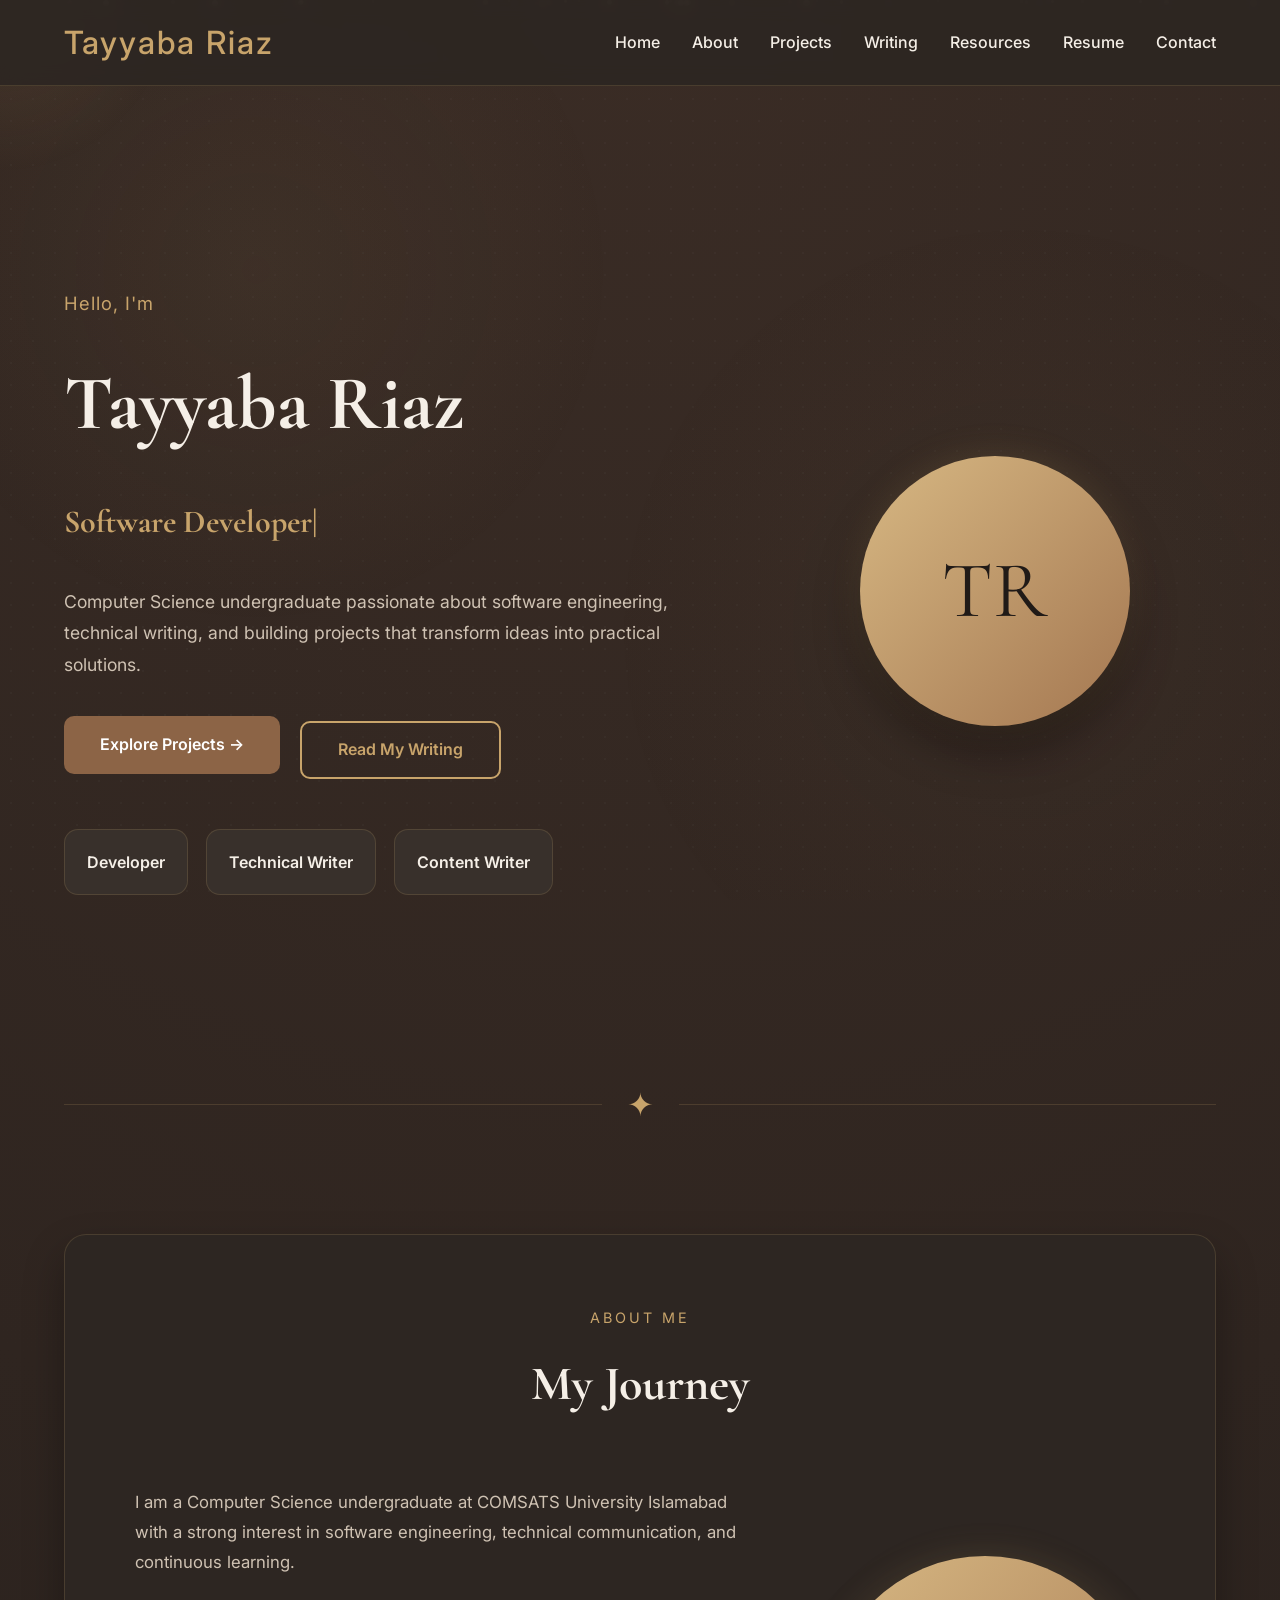
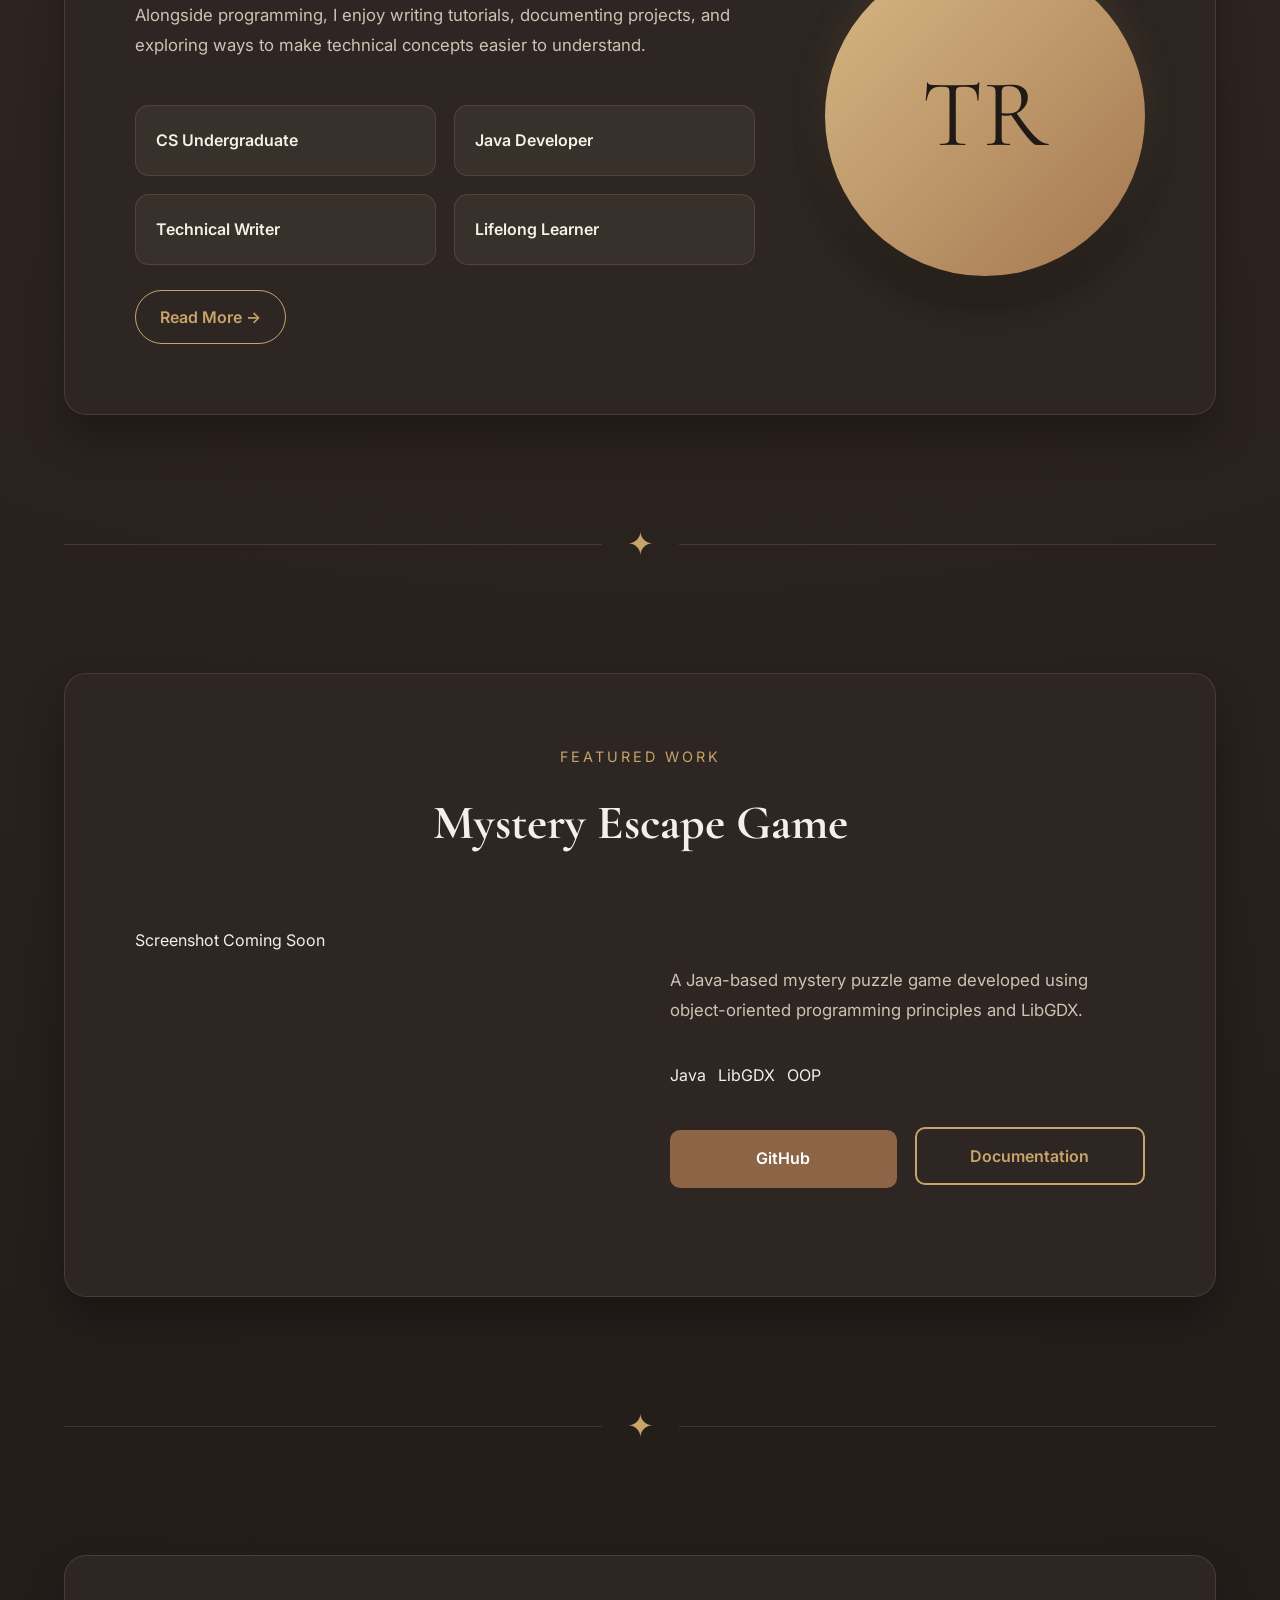
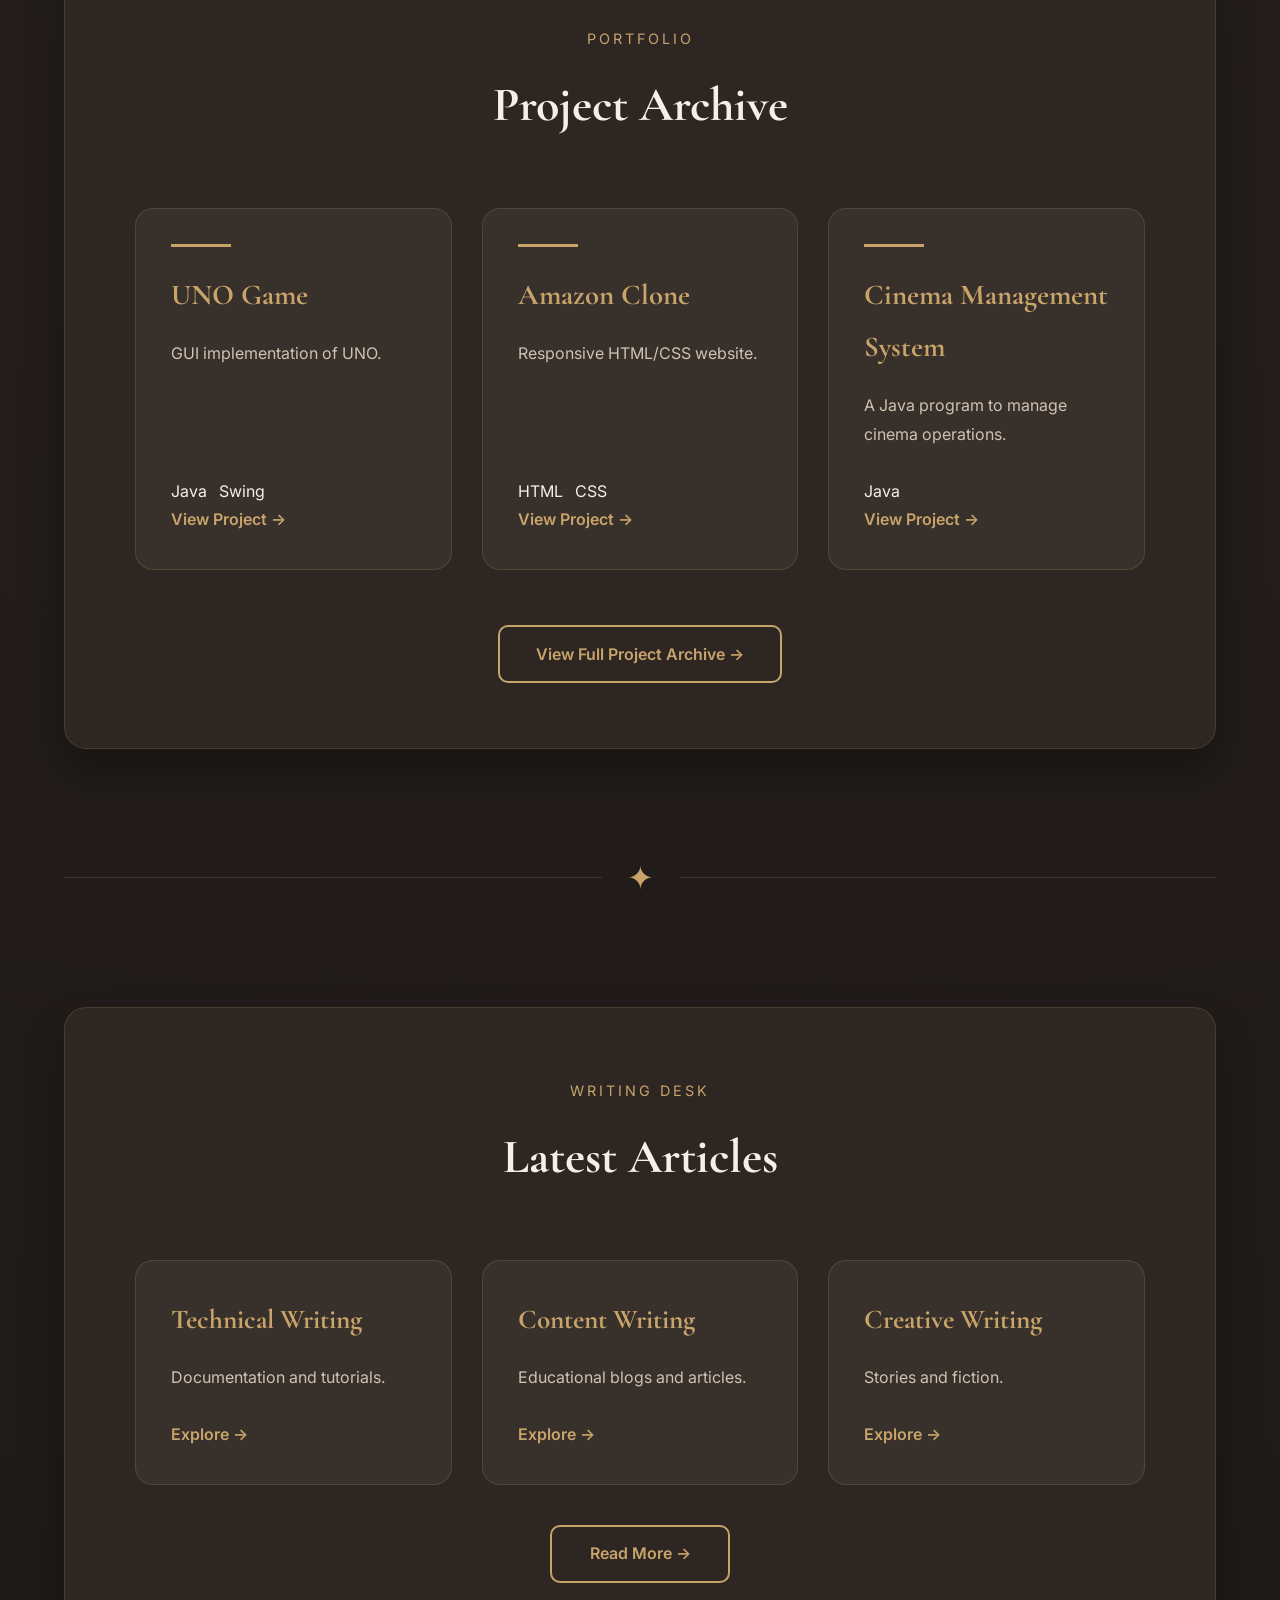
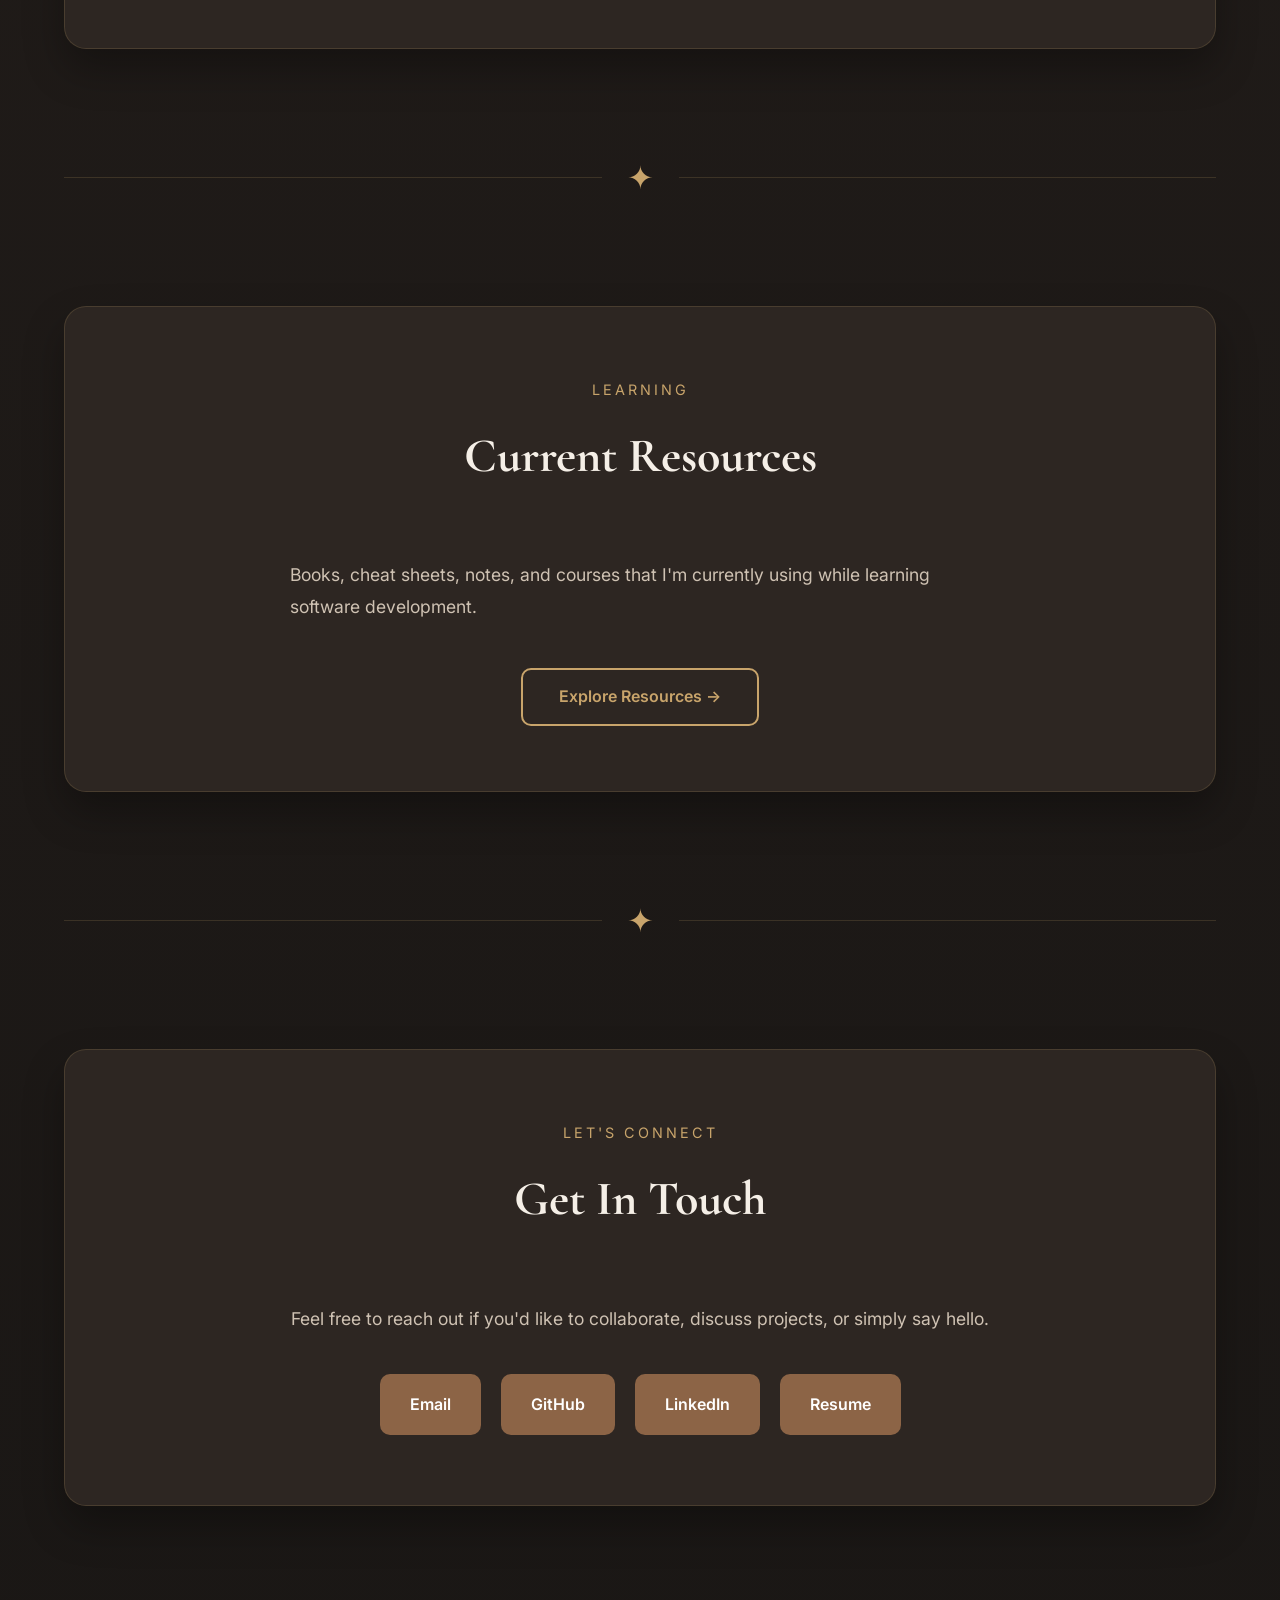
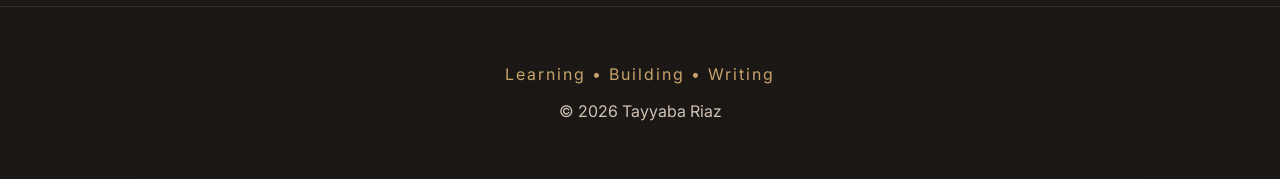
==== commit adc1cae6: "Finished website" ====
--- a/index.html
+++ b/index.html
@@ -37,7 +37,7 @@
     <!-- nav -->
     <header>
         <nav>
-            <h2 class="logo">Tayyaba Riaz</h2>
+            <a class="logo" href="#hero">Tayyaba Riaz</a>
             <ul>
                 <li><a href="#hero">Home</a></li>
                 <li><a href="#about">About</a></li>
@@ -45,7 +45,7 @@
                 <li><a href="#writing">Writing</a></li>
                 <li><a href="#resources">Resources</a></li>
                 <li><a href="resume.html">Resume</a></li>
-                <li><a href="#contact">Contact</a></li>
+                <li><a href="contact.html">Contact</a></li>
             </ul>
         </nav>
 
@@ -129,6 +129,8 @@
                             Lifelong Learner
                         </div>
                     </div>
+
+                    <a href="about.html" class="read-more-btn">Read More →</a>
                 </div>
 
                 <div class="about-image">
@@ -163,7 +165,7 @@
                         <span>OOP</span>
                     </div>
 
-                    <div class="hero-buttons">
+                    <div class="project-buttons">
                         <a href="https://github.com/T-R-Malik/Mystery-Game" target="_blank" class="primary-btn">GitHub</a>
                         <a href="#writing" class="secondary-btn">Documentation</a>
                     </div>
@@ -214,6 +216,10 @@
                     <a href="https://github.com/T-R-Malik/cinema-management-system" target="_blank">View Project →</a>
                 </article>
             </div>
+            <div class="archive-button">
+                <a href="projects.html" class="secondary-btn">View Full Project Archive →</a>
+
+</div>
         </section>
 
         <div class="divider">
@@ -247,6 +253,10 @@
                     <a href="#">Explore →</a>
                 </article>
             </div>
+
+            <div class="hero-buttons center">
+                <a href="writing.html" class="secondary-btn">Read More →</a>
+           </div>
         </section>
 
         <div class="divider">
@@ -264,6 +274,11 @@
             <p class="contact-message">
                 Books, cheat sheets, notes, and courses that I'm currently using while learning software development.
             </p>
+
+            <div class="hero-buttons center">
+                <a href="resources.html" class="secondary-btn">Explore Resources →</a>
+            </div>
+    
         </section>
 
         <div class="divider">
--- a/css/style.css
+++ b/css/style.css
@@ -197,12 +197,9 @@
 }
 
 .primary-btn {
-    padding: 16px 36px;
     background: var(--button);
     color: white;
-    border-radius: 10px;
     transition: .3s;
-    font-weight: 600;
 }
 
 .primary-btn:hover {
@@ -210,13 +207,25 @@
     transform: translateY(-4px);
 }
 
+.primary-btn,
 .secondary-btn {
-    padding: 16px 36px;
+    display: inline-flex;
+    align-items: center;
+    justify-content: center;
+
+    min-width: 180px;
+    height: 58px;
+
+    padding: 0 36px;
+    border-radius: 10px;
+    font-weight: 600;
+}
+
+.secondary-btn {
     border: 2px solid var(--accent);
     color: var(--accent);
-    border-radius: 10px;
     transition: .3s;
-    font-weight: 600;
+    transform: translateY(5px);
 }
 
 .secondary-btn:hover {
@@ -390,7 +399,108 @@
     font-size: 6rem;
 }
 
-/* maon project mystery game */
+.read-more-btn{
+    display:inline-block;
+    margin-top:25px;
+    padding:12px 24px;
+    border:1px solid var(--accent);
+    border-radius:30px;
+    color:var(--accent);
+    font-weight:600;
+    transition:.3s;
+}
+
+.read-more-btn:hover{
+    background:var(--accent);
+    color:var(--bg);
+    transform:translateY(-3px);
+}
+
+.about-contact-buttons{
+    display:flex;
+    justify-content:center;
+    gap:20px;
+    flex-wrap:wrap;
+    margin-top:35px;
+}
+
+/* about-timeline */
+
+.timeline {
+    position: relative;
+    max-width: 850px;
+    margin: 70px auto 0;
+    padding-left: 50px;
+}
+
+.timeline::before {
+    content: "";
+    position: absolute;
+    left: 14px;
+    top: 0;
+    bottom: 0;
+    width: 3px;
+    background: var(--accent);
+    opacity: .3;
+}
+
+.timeline-item {
+    position: relative;
+    margin-bottom: 60px;
+}
+
+.timeline-item:last-child {
+    margin-bottom: 0;
+}
+
+.timeline-dot {
+    position: absolute;
+    left: -46px;
+    top: 10px;
+
+    width: 18px;
+    height: 18px;
+
+    border-radius: 50%;
+    background: var(--accent);
+    border: 4px solid var(--surface);
+
+    box-shadow: 0 0 20px rgba(200,164,107,.45);
+}
+
+.timeline-content {
+    background: var(--card);
+    border: 1px solid var(--border);
+    border-radius: 18px;
+    padding: 28px;
+    transition: .35s;
+}
+
+.timeline-content:hover {
+    transform: translateY(-6px);
+    background: var(--card-hover);
+    border-color: var(--accent);
+}
+
+.timeline-year {
+    display: inline-block;
+    color: var(--accent);
+    font-weight: 700;
+    letter-spacing: 2px;
+    margin-bottom: 10px;
+    font-size: .95rem;
+}
+
+.timeline-content h3 {
+    margin-bottom: 12px;
+    color: var(--text);
+}
+
+.timeline-content p {
+    margin: 0;
+}
+
+/* main project mystery game */
 
 #featured-project {
     background: var(--surface);
@@ -407,21 +517,18 @@
     align-items: center;
 }
 
-.project-image {
-    min-height: 320px;
+.project-image{
+    width: 100%;
+    height: 300px;
+    overflow: hidden;
     border-radius: 18px;
-
-    background: linear-gradient(
-    135deg,
-    #47392f,
-    #2d2622);
-
-    display: flex;
-    justify-content: center;
-    align-items: center;
-    color: var(--text-light);
-    border: 1px solid var(--border);
-    font-size: 1.2rem;
+}
+
+.project-image img{
+    width: 100%;
+    height: auto;
+    object-fit: cover;
+    display: block;
 }
 
 .project-info p {
@@ -429,20 +536,16 @@
     font-size: 1.05rem;
 }
 
-.tech-stack {
-    display: flex;
-    flex-wrap: wrap;
-    gap: 12px;
-    margin-bottom: 40px;
-}
-
-.tech-stack span {
-    padding: 8px 16px;
-    border-radius: 30px;
-    background: #4A3B33;
-    color: var(--accent);
-    font-size: .9rem;
-    border: 1px solid rgba(255,255,255,.05);
+.tech-stack{
+    display:flex;
+    flex-wrap:wrap;
+    gap:12px;
+}
+
+.tech-stack span{
+    white-space:normal;
+    word-break:break-word;
+    max-width:100%;
 }
 
 /* projects archive */
@@ -525,13 +628,32 @@
     font-size: .85rem;
 }
 
+/* Project archive button */
+
+.archive-button {
+    display: flex;
+    justify-content: center;
+    margin-top: 50px;
+}
+
+.archive-button a {
+    min-width: 250px;
+    text-align: center;
+}
+
 /* project buttons mystery*/
 
 .project-buttons {
     display: flex;
     gap: 18px;
-    flex-wrap: wrap;
     margin-top: 25px;
+    align-items: center;
+    justify-content: center;
+}
+
+.project-buttons a {
+    flex: 1;
+    text-align: center;
 }
 
 /* card effects */
@@ -788,4 +910,325 @@
 .project-image,
 .profile-circle {
     user-select: none;
+}
+
+/* skills */
+
+#skills {
+    background: var(--surface);
+    border: 1px solid var(--border);
+    border-radius: 22px;
+    padding: 70px;
+    box-shadow: 0 20px 40px var(--shadow);
+}
+
+.skills-grid {
+    display: grid;
+    grid-template-columns: repeat(auto-fit,minmax(320px,1fr));
+    gap: 30px;
+}
+
+.skill-category {
+    background: var(--card);
+    border: 1px solid var(--border);
+    border-radius: 18px;
+    padding: 30px;
+    transition: .35s;
+}
+
+.skill-category:hover {
+    transform: translateY(-8px);
+    background: var(--card-hover);
+    border-color: var(--accent);
+}
+
+.skill-category h3 {
+    color: var(--accent);
+    margin-bottom: 20px;
+    font-size: 1.7rem;
+}
+
+.skill-tags {
+    display: flex;
+    flex-wrap: wrap;
+    gap: 12px;
+}
+
+.skill-tags span {
+    background: #453932;
+    color: var(--accent);
+    padding: 8px 16px;
+    border-radius: 30px;
+    border: 1px solid rgba(255,255,255,.05);
+    transition: .3s;
+    font-size: .95rem;
+}
+
+.skill-tags span:hover {
+    background: var(--accent);
+    color: var(--bg);
+    transform: translateY(-3px);
+}
+
+/* writing.html*/
+
+#writing-hero {
+    text-align: center;
+    max-width: 900px;
+    margin: 0 auto;
+}
+
+#writing-hero h1 {
+    margin-bottom: 25px;
+    line-height: 1.2;
+}
+
+#featured-writing {
+    background: var(--surface);
+    border: 1px solid var(--border);
+    border-radius: 22px;
+    padding: 70px;
+    box-shadow: 0 20px 40px var(--shadow);
+}
+
+#writing-categories {
+    background: var(--surface);
+    border: 1px solid var(--border);
+    border-radius: 22px;
+    padding: 70px;
+    box-shadow: 0 20px 40px var(--shadow);
+}
+
+#recent-posts {
+    background: var(--surface);
+    border: 1px solid var(--border);
+    border-radius: 22px;
+    padding: 70px;
+    box-shadow: 0 20px 40px var(--shadow);
+}
+
+#writing-philosophy {
+    background: var(--surface);
+    border: 1px solid var(--border);
+    border-radius: 22px;
+    padding: 70px;
+    box-shadow: 0 20px 40px var(--shadow);
+    text-align: center;
+}
+
+#writing-contact {
+    background: var(--surface);
+    border: 1px solid var(--border);
+    border-radius: 22px;
+    padding: 70px;
+    box-shadow: 0 20px 40px var(--shadow);
+    text-align: center;
+}
+
+#writing-contact .hero-buttons {
+    justify-content: center;
+}
+
+#writing-categories .writing-card {
+    min-height: 320px;
+}
+
+#recent-posts .project-card {
+    min-height: 320px;
+}
+
+#recent-posts .project-card h3 {
+    line-height: 1.3;
+}
+
+#recent-posts .project-card p {
+    margin: 20px 0;
+}
+
+.featured-project .project-info h2 {
+    margin-bottom: 20px;
+    color: var(--accent);
+}
+
+.featured-project .project-info .primary-btn {
+    margin-top: 15px;
+}
+
+/* resources.html*/
+
+#resources-hero {
+    text-align: center;
+    max-width: 900px;
+    margin: 0 auto;
+}
+
+#resources-hero h1 {
+    margin-bottom: 25px;
+    line-height: 1.2;
+}
+
+#featured-resource,
+#learning-resources,
+#developer-tools,
+#learning-now,
+#favorite-channels,
+#resources-contact {
+    background: var(--surface);
+    border: 1px solid var(--border);
+    border-radius: 22px;
+    padding: 70px;
+    box-shadow: 0 20px 40px var(--shadow);
+}
+
+#resources-contact {
+    text-align: center;
+}
+
+#resources-contact .hero-buttons {
+    justify-content: center;
+}
+
+#learning-now .quick-facts {
+    margin-top: 20px;
+}
+
+#favorite-channels .resource-card,
+#learning-resources .resource-card {
+    min-height: 300px;
+}
+
+#developer-tools .project-card {
+    min-height: 230px;
+}
+
+/* resume.html */
+
+#resume-hero {
+    text-align: center;
+    max-width: 900px;
+    margin: 0 auto;
+}
+
+#resume-hero h1 {
+    margin-bottom: 25px;
+    line-height: 1.2;
+}
+
+#education,
+#skills,
+#projects-summary,
+#experience,
+#certifications,
+#languages,
+#interests,
+#references,
+#resume-contact {
+    background: var(--surface);
+    border: 1px solid var(--border);
+    border-radius: 22px;
+    padding: 70px;
+    box-shadow: 0 20px 40px var(--shadow);
+}
+
+#resume-contact {
+    text-align: center;
+}
+
+#resume-contact .hero-buttons {
+    justify-content: center;
+}
+
+#education .project-card,
+#experience .project-card {
+    max-width: 800px;
+    margin: 0 auto;
+}
+
+#languages .quick-facts,
+#interests .quick-facts {
+    margin-top: 20px;
+}
+
+.hero-buttons.center {
+    justify-content: center;
+}
+
+/* contact.html */
+
+#contact-hero {
+    text-align: center;
+    max-width: 900px;
+    margin: 0 auto;
+}
+
+#contact-hero h1 {
+    margin-bottom: 25px;
+    line-height: 1.2;
+}
+
+#contact-options,
+#contact-form,
+#faq,
+#contact-social,
+#contact-cta {
+    background: var(--surface);
+    border: 1px solid var(--border);
+    border-radius: 22px;
+    padding: 70px;
+    box-shadow: 0 20px 40px var(--shadow);
+}
+
+#contact-social,
+#contact-cta {
+    text-align: center;
+}
+
+#contact-cta .hero-buttons {
+    justify-content: center;
+}
+
+.contact-form {
+    max-width: 800px;
+    margin: 0 auto;
+}
+
+.form-group {
+    display: flex;
+    flex-direction: column;
+    margin-bottom: 25px;
+}
+
+.form-group label {
+    color: var(--accent);
+    font-weight: 600;
+    margin-bottom: 10px;
+}
+
+.form-group input,
+.form-group textarea {
+    background: var(--card);
+    color: var(--text);
+    border: 1px solid var(--border);
+    border-radius: 12px;
+    padding: 16px;
+    font-family: inherit;
+    font-size: 1rem;
+    transition: .3s;
+}
+
+.form-group input:focus,
+.form-group textarea:focus {
+    outline: none;
+    border-color: var(--accent);
+    background: var(--card-hover);
+}
+
+.form-group textarea {
+    resize: vertical;
+    min-height: 180px;
+}
+
+.contact-form button {
+    border: none;
+    cursor: pointer;
 }
--- a/css/animations.css
+++ b/css/animations.css
@@ -621,4 +621,24 @@
         transition: none !important;
         scroll-behavior: auto !important;
     }
+}
+
+/* about-timeline */
+.timeline-item {
+    opacity: 0;
+    transform: translateY(40px);
+    animation: timelineFade .8s forwards;
+}
+
+.timeline-item:nth-child(1) { animation-delay: .1s; }
+.timeline-item:nth-child(2) { animation-delay: .3s; }
+.timeline-item:nth-child(3) { animation-delay: .5s; }
+.timeline-item:nth-child(4) { animation-delay: .7s; }
+.timeline-item:nth-child(5) { animation-delay: .9s; }
+
+@keyframes timelineFade {
+    to {
+        opacity: 1;
+        transform: translateY(0);
+    }
 }
--- a/css/responsive.css
+++ b/css/responsive.css
@@ -42,8 +42,9 @@
     }
 
     .hero-content {
-        flex-direction: column-reverse;
-        text-align: center;
+        grid-template-columns: 1fr;
+        text-align: center;
+        gap: 40px;
     }
 
     .hero-buttons {
@@ -74,7 +75,7 @@
     }
 
     .project-image {
-        min-height: 250px;
+        height: 250px;
     }
 
     .project-grid {
@@ -89,7 +90,6 @@
         grid-template-columns: repeat(2,1fr);
     }
 }
-
 
 @media (max-width: 768px) {
     html {
@@ -108,9 +108,10 @@
         height: auto;
         padding: 20px 0;
         gap: 18px;
-    }
-
-    nav h2 {
+        width: 100%;
+    }
+
+    .logo {
         font-size: 1.8rem;
     }
 
@@ -121,7 +122,8 @@
     }
 
     .hero-content {
-        flex-direction: column-reverse;
+        grid-template-columns: 1fr;
+        text-align: center;
         gap: 40px;
     }
 
@@ -170,9 +172,13 @@
         grid-template-columns: 1fr;
         gap: 35px;
     }
+    
+    .project-info {
+        min-width:0;
+    }
 
     .project-image {
-        min-height: 220px;
+        height: 220px;
     }
 
     .project-grid {
@@ -198,117 +204,15 @@
         text-align: center;
     }
 
-    footer {
-        padding: 35px 20px;
-    }
-
-}
-
-@media (max-width: 768px) {
-    html {
-        font-size: 15px;
-    }
-
-    section {
-        width: 95%;
-        padding: 45px 25px;
-        margin: 60px auto;
-    }
-
-    nav {
+    .project-buttons{
+        align-items: center;
         flex-direction: column;
-        justify-content: center;
-        height: auto;
-        padding: 20px 0;
-        gap: 18px;
-    }
-
-    nav h2 {
-        font-size: 1.8rem;
-    }
-
-    nav ul {
-        flex-wrap: wrap;
-        justify-content: center;
-        gap: 15px;
-    }
-
-    .hero-content {
-        flex-direction: column-reverse;
-        gap: 40px;
-    }
-
-    .hero-text h1 {
-        font-size: 3rem;
-    }
-
-    .hero-text h2 {
-        font-size: 1.5rem;
-    }
-
-    .description {
-        font-size: 1rem;
-        max-width: 100%;
-    }
-
-    .hero-buttons {
-        flex-direction: column;
-        align-items: center;
-        width: 100%;
-    }
-
+    }
+
+    .project-buttons a,
     .hero-buttons a {
-        width: 100%;
-        max-width: 320px;
-        text-align: center;
-    }
-
-    .profile-circle.large {
-        width: 220px;
-        height: 220px;
-        font-size: 4rem;
-    }
-
-    .about-container {
-        grid-template-columns: 1fr;
-        gap: 35px;
-        text-align: center;
-    }
-
-    .quick-facts {
-        grid-template-columns: 1fr;
-    }
-
-    .featured-project {
-        grid-template-columns: 1fr;
-        gap: 35px;
-    }
-
-    .project-image {
-        min-height: 220px;
-    }
-
-    .project-grid {
-        grid-template-columns: 1fr;
-    }
-
-    .writing-grid {
-        grid-template-columns: 1fr;
-    }
-
-    .resource-grid {
-        grid-template-columns: 1fr;
-    }
-
-    .contact-links {
-        flex-direction: column;
-        align-items: center;
-    }
-
-    .contact-links a {
-        width: 100%;
-        max-width: 320px;
-        text-align: center;
+        width:100%;
+        max-width:320px;
     }
 
     footer {
@@ -328,7 +232,6 @@
     }
 
     section {
-        width: 96%;
         padding: 35px 18px;
         border-radius: 16px;
         margin: 45px auto;
@@ -336,11 +239,11 @@
 
     nav {
         padding: 18px 0;
-    }
-
-    nav h2 {
-        font-size: 1.6rem;
-        text-align: center;
+        width: 100%;
+    }
+
+    .logo {
+        font-size: 1.8rem;
     }
 
     nav ul {
@@ -455,6 +358,9 @@
         justify-content: center;
     }
 
+    .tech-stack span {
+        text-align:center;
+    }
 }
 
 @media (max-height: 600px) and (orientation: landscape) {
@@ -486,6 +392,7 @@
     header,
     footer,
     .hero-buttons,
+    .divider,
     #backToTop,
     .cursor-glow,
     .dust-container {
